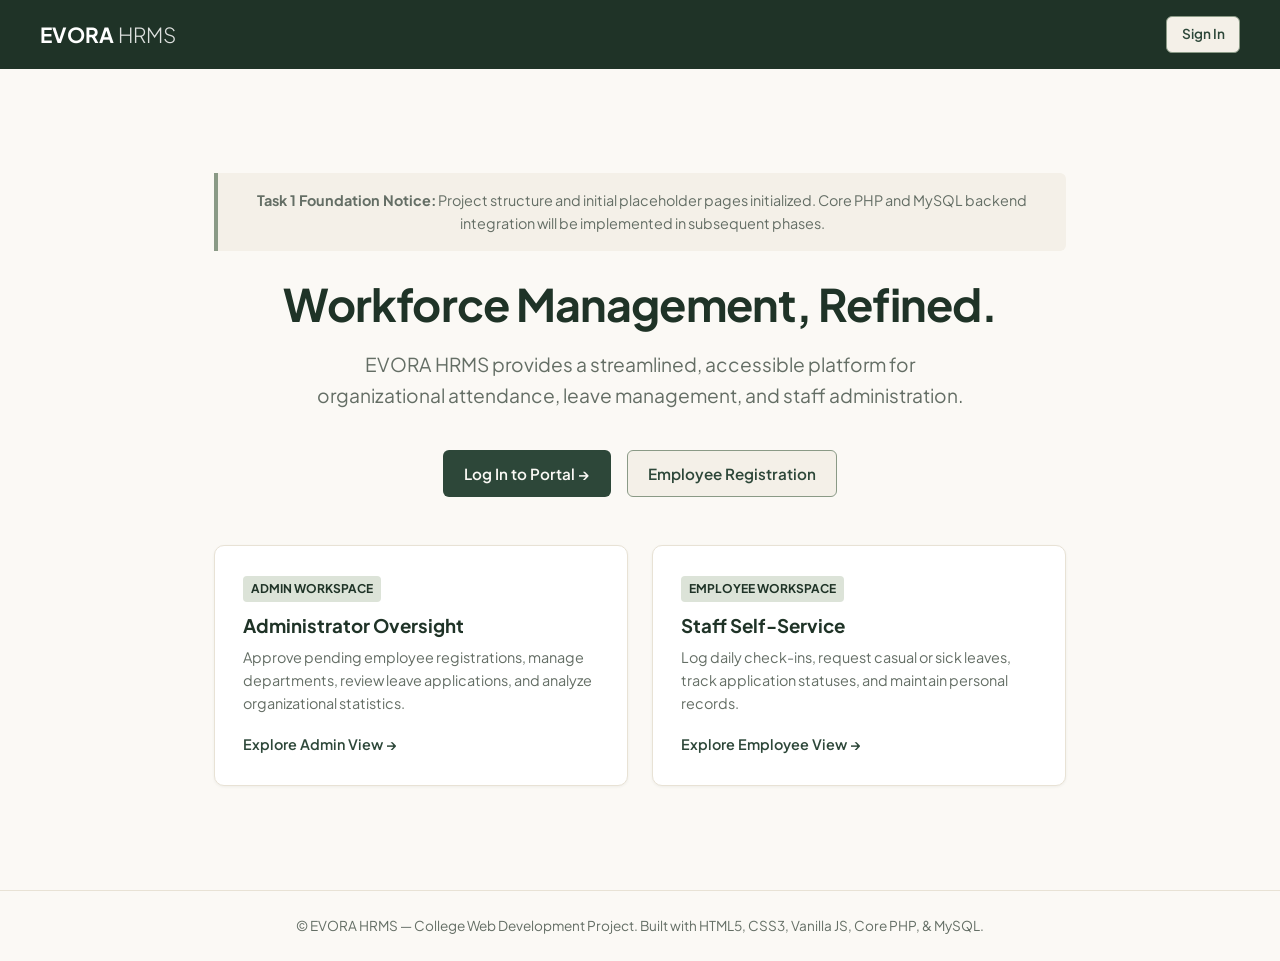
==== frontend/index.html @ 5e6158f4 "feat:added frontend and backend structure of EVORA" ====
<!DOCTYPE html>
<html lang="en">
<head>
  <meta charset="UTF-8">
  <meta name="viewport" content="width=device-width, initial-scale=1.0">
  <meta name="description" content="EVORA HRMS — College Web Development Human Resource Management System">
  <title>EVORA HRMS — Welcome Portal</title>
  <link rel="stylesheet" href="assets/css/style.css">
  <style>
    .hero-container {
      max-width: 900px;
      margin: 4rem auto;
      text-align: center;
      padding: 2.5rem 1.5rem;
    }
    .hero-title {
      font-size: 2.8rem;
      letter-spacing: -0.02em;
      margin-bottom: 1rem;
    }
    .hero-subtitle {
      font-size: 1.2rem;
      color: var(--color-text-muted);
      margin-bottom: 2.5rem;
      max-width: 650px;
      margin-left: auto;
      margin-right: auto;
    }
    .hero-actions {
      display: flex;
      gap: 1rem;
      justify-content: center;
      flex-wrap: wrap;
      margin-bottom: 3rem;
    }
    .portal-grid {
      display: grid;
      grid-template-columns: repeat(auto-fit, minmax(280px, 1fr));
      gap: 1.5rem;
      text-align: left;
      margin-top: 2rem;
    }
    .portal-card {
      background: #FFFFFF;
      border: 1px solid var(--color-cream-border);
      border-radius: var(--radius-md);
      padding: 1.75rem;
      box-shadow: var(--shadow-sm);
      transition: transform 0.2s ease, box-shadow 0.2s ease;
    }
    .portal-card:hover {
      transform: translateY(-2px);
      box-shadow: var(--shadow-md);
    }
    .portal-badge {
      font-size: 0.75rem;
      font-weight: 700;
      text-transform: uppercase;
      padding: 0.2rem 0.5rem;
      background: var(--color-sage-light);
      color: var(--color-forest-dark);
      border-radius: 4px;
      display: inline-block;
      margin-bottom: 0.75rem;
    }
  </style>
</head>
<body>
  <header style="background: var(--color-forest-dark); padding: 1rem 2rem; color: #FFFFFF;">
    <div style="max-width: 1200px; margin: 0 auto; display: flex; justify-content: space-between; align-items: center;">
      <h2 style="color: #FFFFFF; font-size: 1.3rem;">EVORA <span style="font-weight: 300; opacity: 0.85;">HRMS</span></h2>
      <nav>
        <a href="pages/login.html" class="btn btn-secondary" style="font-size: 0.85rem; padding: 0.4rem 0.9rem;">Sign In</a>
      </nav>
    </div>
  </header>

  <main class="hero-container">
    <div class="placeholder-notice">
      <strong>Task 1 Foundation Notice:</strong> Project structure and initial placeholder pages initialized. Core PHP and MySQL backend integration will be implemented in subsequent phases.
    </div>

    <h1 class="hero-title">Workforce Management, Refined.</h1>
    <p class="hero-subtitle">
      EVORA HRMS provides a streamlined, accessible platform for organizational attendance, leave management, and staff administration.
    </p>

    <div class="hero-actions">
      <a href="pages/login.html" class="btn btn-primary" id="btn-portal-login">Log In to Portal &rarr;</a>
      <a href="pages/signup.html" class="btn btn-secondary" id="btn-portal-signup">Employee Registration</a>
    </div>

    <div class="portal-grid">
      <div class="portal-card">
        <span class="portal-badge">Admin Workspace</span>
        <h3 style="margin-bottom: 0.5rem;">Administrator Oversight</h3>
        <p style="color: var(--color-text-muted); font-size: 0.9rem; margin-bottom: 1rem;">
          Approve pending employee registrations, manage departments, review leave applications, and analyze organizational statistics.
        </p>
        <a href="pages/admin/dashboard.html" style="font-size: 0.9rem; font-weight: 600;">Explore Admin View &rarr;</a>
      </div>

      <div class="portal-card">
        <span class="portal-badge">Employee Workspace</span>
        <h3 style="margin-bottom: 0.5rem;">Staff Self-Service</h3>
        <p style="color: var(--color-text-muted); font-size: 0.9rem; margin-bottom: 1rem;">
          Log daily check-ins, request casual or sick leaves, track application statuses, and maintain personal records.
        </p>
        <a href="pages/employee/dashboard.html" style="font-size: 0.9rem; font-weight: 600;">Explore Employee View &rarr;</a>
      </div>
    </div>
  </main>

  <footer style="margin-top: auto; border-top: 1px solid var(--color-cream-border); padding: 1.5rem; text-align: center; font-size: 0.85rem; color: var(--color-text-muted);">
    &copy; EVORA HRMS — College Web Development Project. Built with HTML5, CSS3, Vanilla JS, Core PHP, & MySQL.
  </footer>

  <script src="assets/js/main.js"></script>
</body>
</html>
---- frontend/assets/css/style.css ----
/* =====================================================================
   EVORA HRMS — Core Design Tokens & Stylesheet
   College Web Development Project
   Palette: Cream, Sage-Green, Forest-Green Accents
   ===================================================================== */

@import url('https://fonts.googleapis.com/css2?family=Plus+Jakarta+Sans:wght@400;500;600;700&display=swap');

:root {
  /* Core Palette */
  --color-cream-bg: #FBF9F5;
  --color-cream-card: #F4F0E8;
  --color-cream-border: #E8E2D5;
  
  --color-sage: #8A9A86;
  --color-sage-light: #DCE3D8;
  --color-sage-dark: #677763;
  
  --color-forest: #2D4739;
  --color-forest-dark: #1F3327;
  --color-forest-light: #3D5F4D;
  
  /* Text & Neutral Hierarchy */
  --color-text-main: #242B26;
  --color-text-muted: #646E65;
  --color-text-light: #FBF9F5;
  
  /* Status Colors */
  --status-pending: #D4A373;
  --status-approved: #2D4739;
  --status-rejected: #C86D51;
  --status-present: #386641;
  --status-late: #BC4749;
  
  /* Layout & Elevations */
  --radius-sm: 6px;
  --radius-md: 10px;
  --radius-lg: 16px;
  --shadow-sm: 0 1px 3px rgba(31, 51, 39, 0.06);
  --shadow-md: 0 4px 14px rgba(31, 51, 39, 0.08);
  --shadow-lg: 0 10px 25px rgba(31, 51, 39, 0.12);
  
  /* Typography */
  --font-family: 'Plus Jakarta Sans', -apple-system, BlinkMacSystemFont, 'Segoe UI', Roboto, sans-serif;
}

/* ---------------- Global Reset & Typography ---------------- */
*, *::before, *::after {
  box-sizing: border-box;
  margin: 0;
  padding: 0;
}

body {
  font-family: var(--font-family);
  background-color: var(--color-cream-bg);
  color: var(--color-text-main);
  line-height: 1.6;
  min-height: 100vh;
  display: flex;
  flex-direction: column;
}

h1, h2, h3, h4, h5, h6 {
  color: var(--color-forest-dark);
  font-weight: 700;
  line-height: 1.3;
}

a {
  color: var(--color-forest);
  text-decoration: none;
  transition: color 0.2s ease;
}

a:hover {
  color: var(--color-forest-dark);
}

/* ---------------- Shared Layout & Containers ---------------- */
.app-container {
  display: flex;
  min-height: 100vh;
  width: 100%;
}

.main-content {
  flex: 1;
  padding: 2rem;
  background-color: var(--color-cream-bg);
  overflow-y: auto;
}

.card {
  background-color: #FFFFFF;
  border: 1px solid var(--color-cream-border);
  border-radius: var(--radius-md);
  padding: 1.5rem;
  box-shadow: var(--shadow-sm);
  margin-bottom: 1.5rem;
}

/* ---------------- Buttons & Inputs ---------------- */
.btn {
  display: inline-flex;
  align-items: center;
  justify-content: center;
  font-family: var(--font-family);
  font-size: 0.95rem;
  font-weight: 600;
  padding: 0.65rem 1.25rem;
  border-radius: var(--radius-sm);
  border: 1px solid transparent;
  cursor: pointer;
  transition: all 0.2s ease;
}

.btn-primary {
  background-color: var(--color-forest);
  color: var(--color-text-light);
}

.btn-primary:hover {
  background-color: var(--color-forest-dark);
  color: #FFFFFF;
}

.btn-secondary {
  background-color: var(--color-cream-card);
  color: var(--color-forest);
  border-color: var(--color-sage);
}

.btn-secondary:hover {
  background-color: var(--color-sage-light);
}

.form-group {
  margin-bottom: 1.25rem;
}

.form-label {
  display: block;
  font-weight: 600;
  margin-bottom: 0.4rem;
  font-size: 0.9rem;
  color: var(--color-forest-dark);
}

.form-control {
  width: 100%;
  padding: 0.65rem 0.9rem;
  font-family: var(--font-family);
  font-size: 0.95rem;
  border: 1px solid var(--color-cream-border);
  border-radius: var(--radius-sm);
  background-color: #FFFFFF;
  color: var(--color-text-main);
  transition: border-color 0.2s ease, box-shadow 0.2s ease;
}

.form-control:focus {
  outline: none;
  border-color: var(--color-sage);
  box-shadow: 0 0 0 3px rgba(138, 154, 134, 0.25);
}

/* ---------------- Badges ---------------- */
.badge {
  display: inline-block;
  padding: 0.25rem 0.65rem;
  font-size: 0.75rem;
  font-weight: 700;
  border-radius: 9999px;
  text-transform: uppercase;
  letter-spacing: 0.05em;
}

.badge-pending {
  background-color: #F8EDEB;
  color: var(--status-pending);
  border: 1px solid var(--status-pending);
}

.badge-approved {
  background-color: var(--color-sage-light);
  color: var(--color-forest-dark);
  border: 1px solid var(--color-sage);
}

.badge-rejected {
  background-color: #FDE8E8;
  color: var(--status-rejected);
  border: 1px solid var(--status-rejected);
}

/* ---------------- Placeholder Notice ---------------- */
.placeholder-notice {
  background-color: var(--color-cream-card);
  border-left: 4px solid var(--color-sage);
  padding: 1rem 1.25rem;
  border-radius: 0 var(--radius-sm) var(--radius-sm) 0;
  margin-bottom: 1.5rem;
  font-size: 0.9rem;
  color: var(--color-text-muted);
}
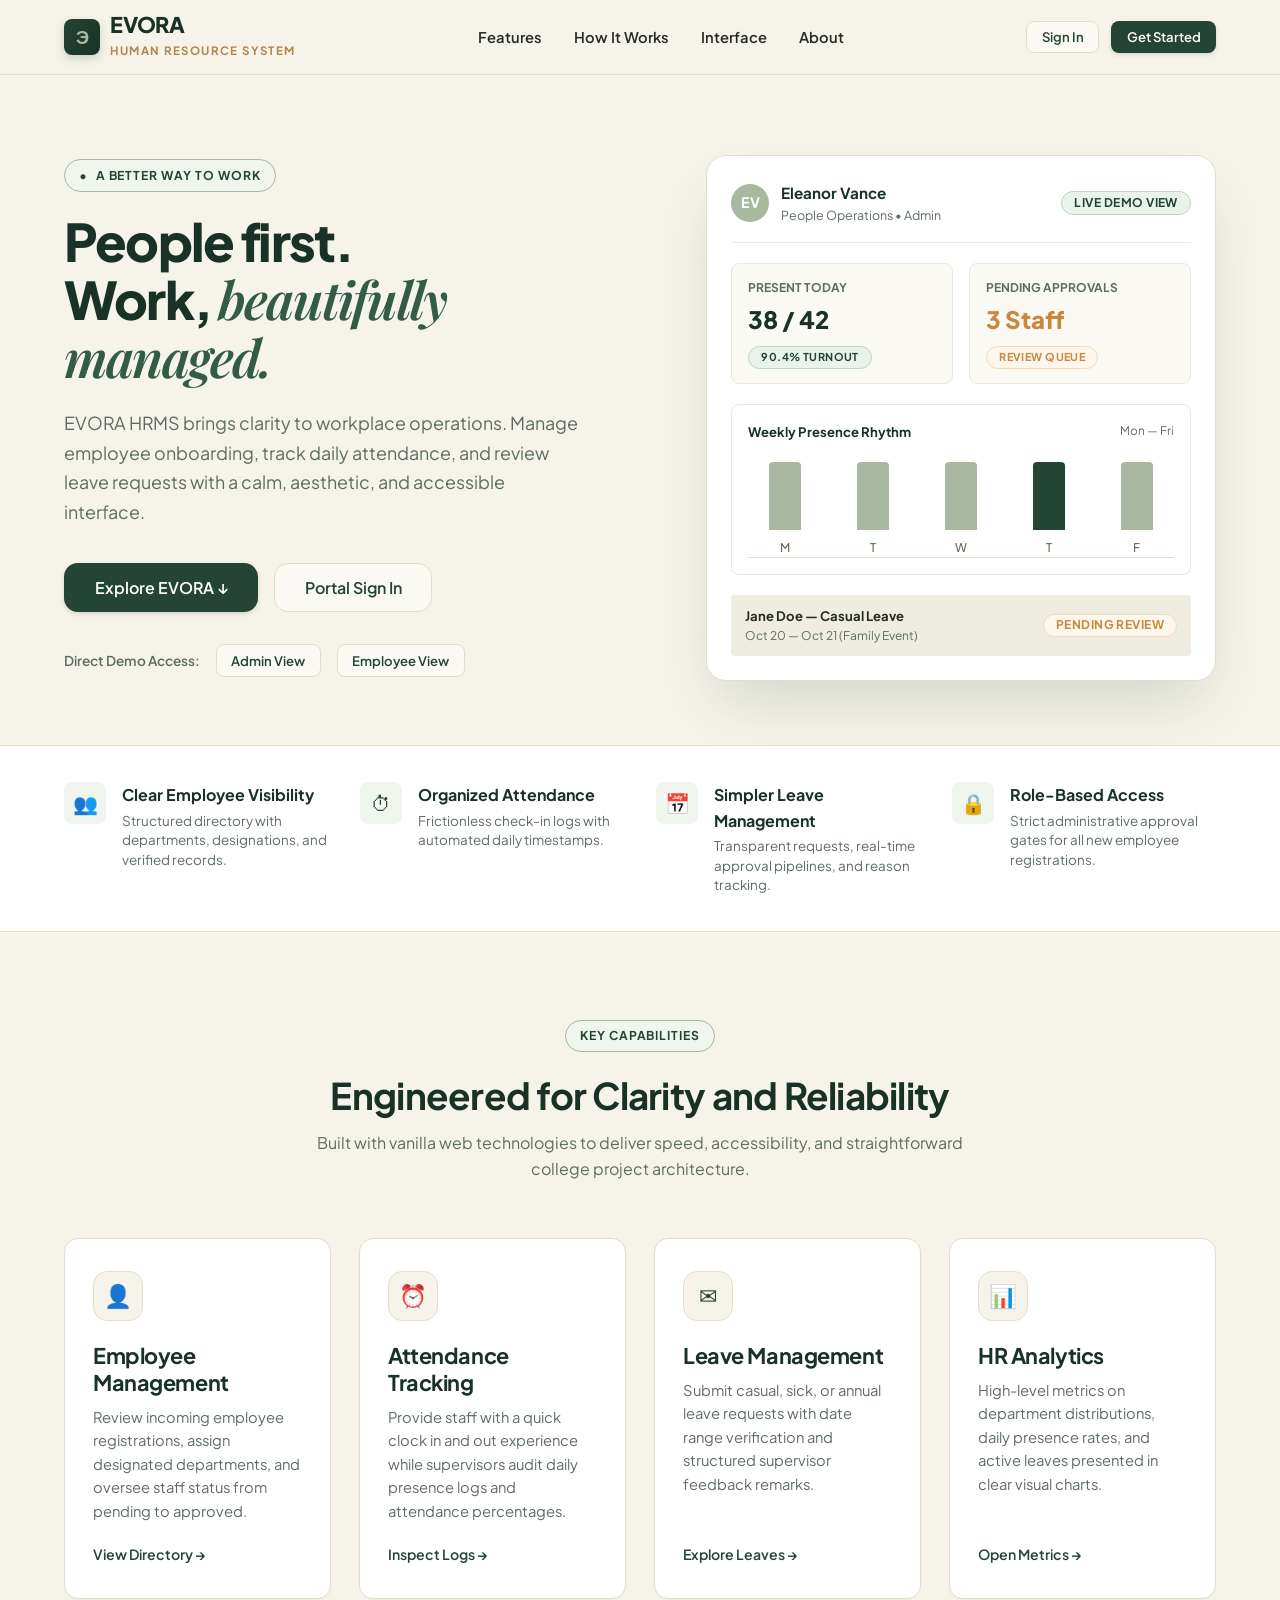
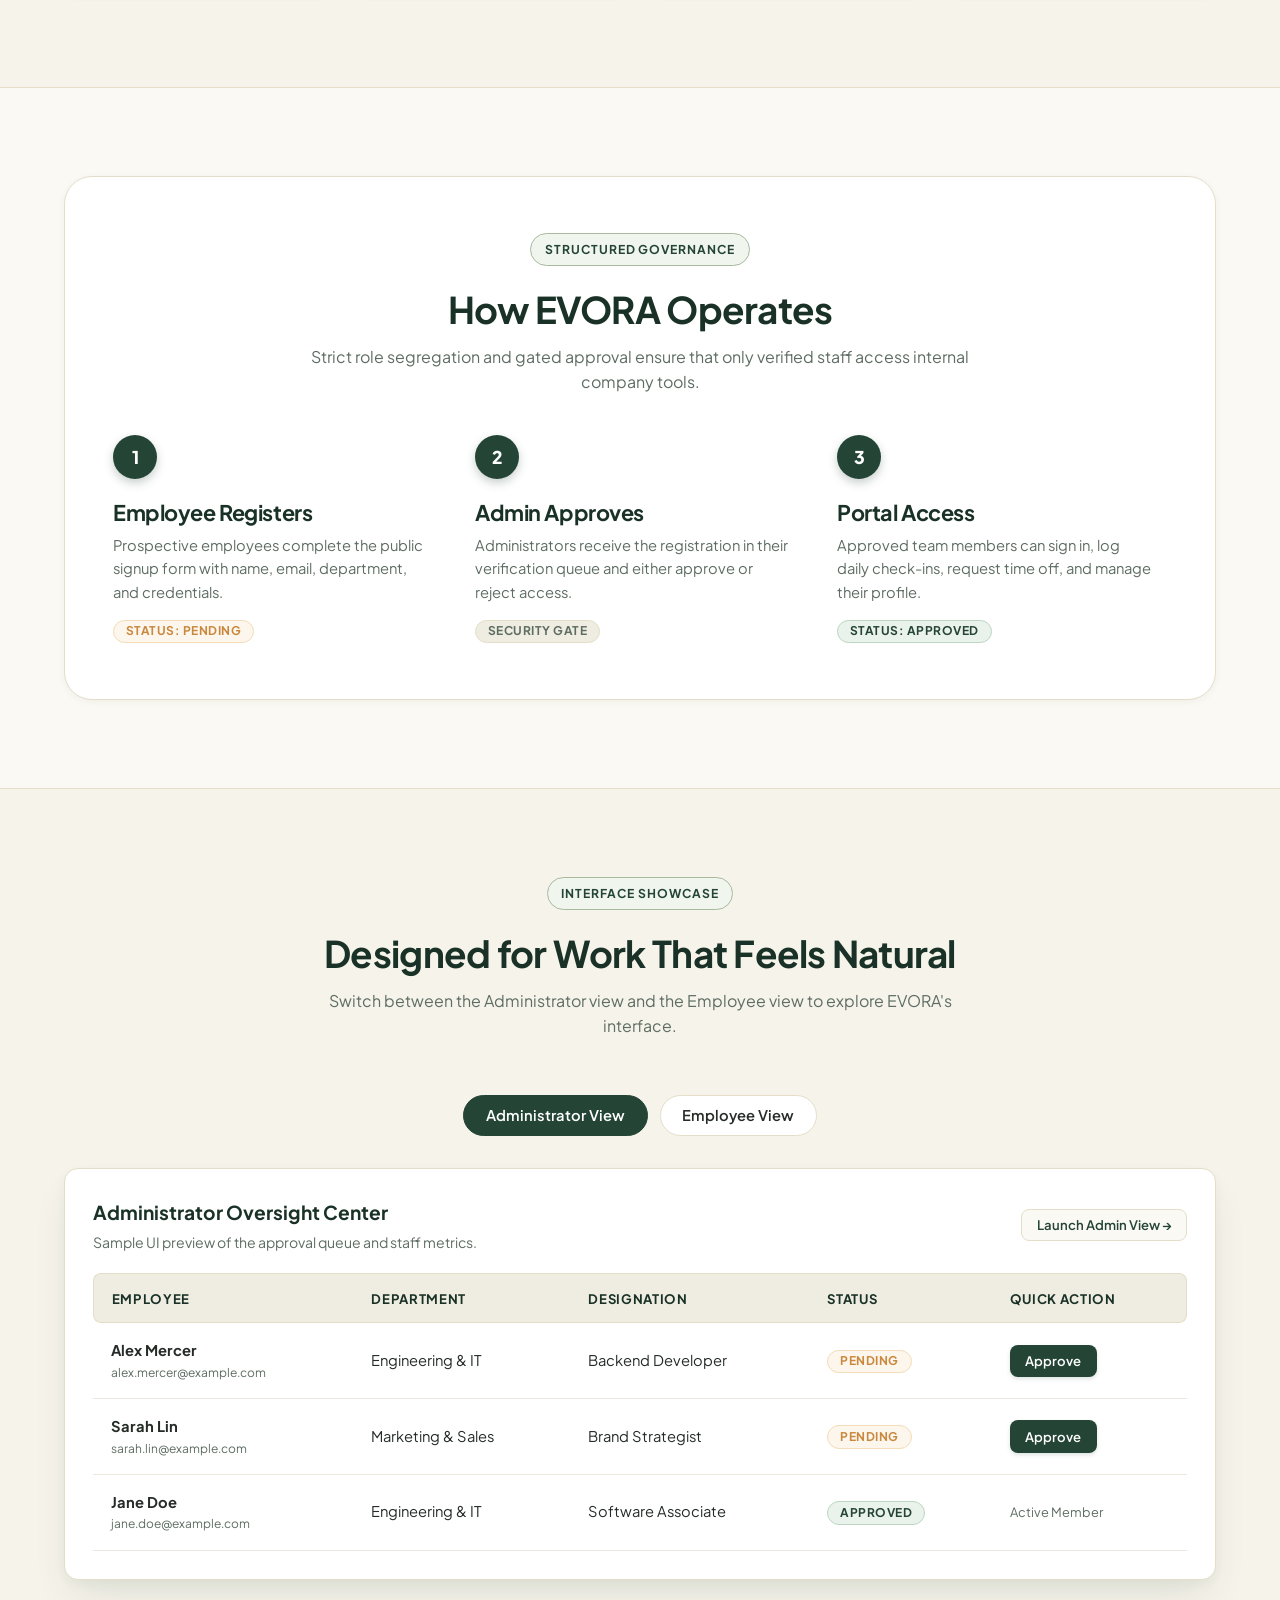
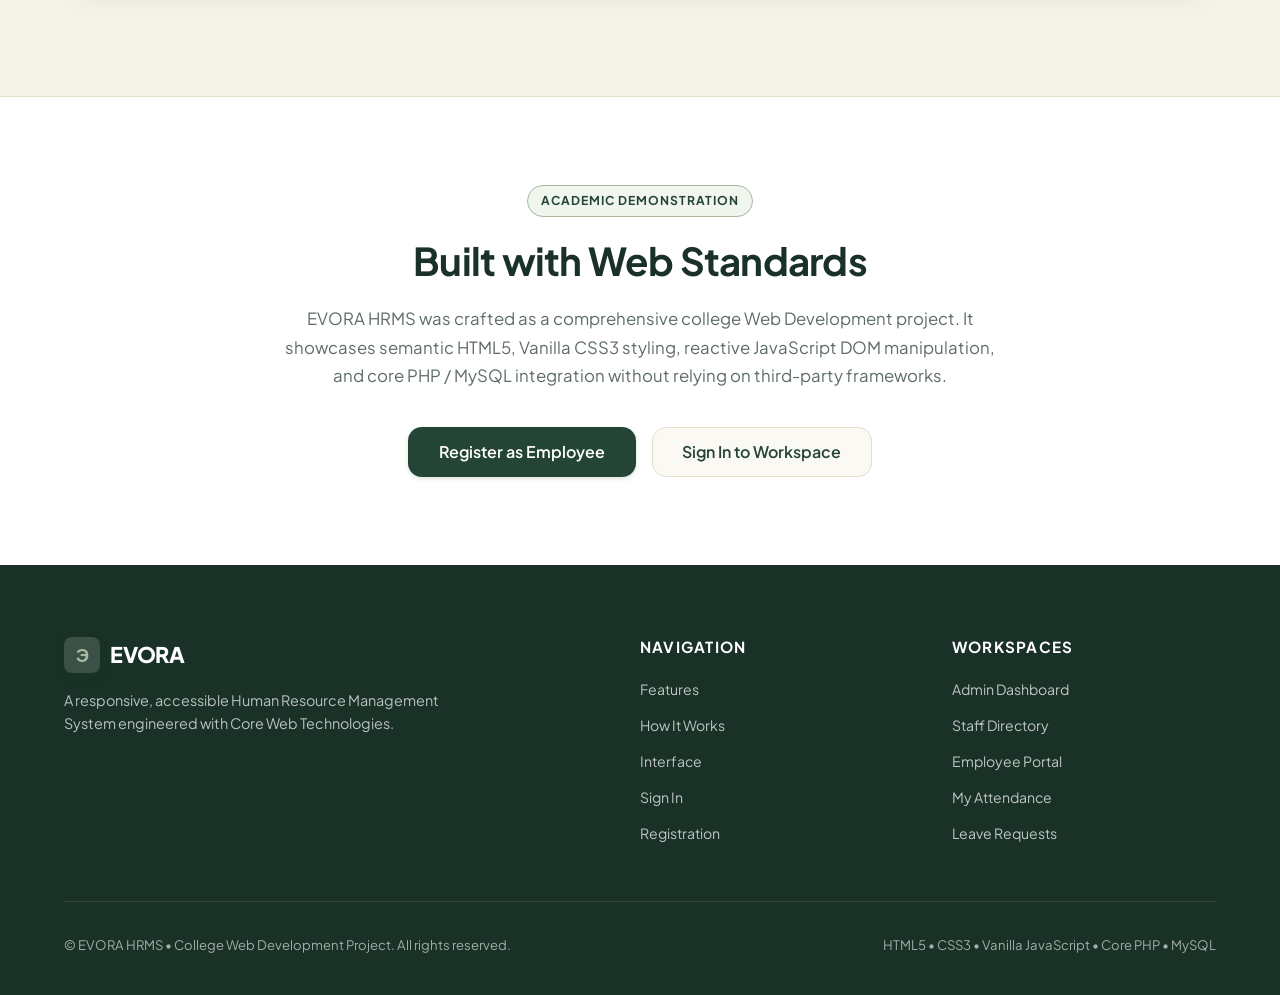
==== commit 30eff60d: "feat:added signup and registartion frontend" ====
--- a/frontend/index.html
+++ b/frontend/index.html
@@ -3,118 +3,888 @@
 <head>
   <meta charset="UTF-8">
   <meta name="viewport" content="width=device-width, initial-scale=1.0">
-  <meta name="description" content="EVORA HRMS — College Web Development Human Resource Management System">
-  <title>EVORA HRMS — Welcome Portal</title>
+  <meta name="description" content="EVORA HRMS — People first. Work, beautifully managed. An elegant, modern Human Resource Management System.">
+  <title>EVORA HRMS — Modern Workforce &amp; People Operations</title>
   <link rel="stylesheet" href="assets/css/style.css">
   <style>
-    .hero-container {
-      max-width: 900px;
-      margin: 4rem auto;
+    /* ---------------- Landing Page Exclusive Styles ---------------- */
+    .landing-header {
+      position: sticky;
+      top: 0;
+      background-color: rgba(246, 243, 234, 0.92);
+      backdrop-filter: blur(12px);
+      -webkit-backdrop-filter: blur(12px);
+      border-bottom: 1px solid var(--color-border);
+      z-index: 100;
+      transition: background-color var(--transition-fast);
+    }
+    .landing-nav {
+      display: flex;
+      align-items: center;
+      justify-content: space-between;
+      height: 74px;
+    }
+    .brand-logo {
+      display: flex;
+      align-items: center;
+      gap: 0.65rem;
+      text-decoration: none;
+    }
+    .brand-mark {
+      width: 36px;
+      height: 36px;
+      border-radius: var(--radius-sm);
+      background: linear-gradient(135deg, var(--color-forest) 0%, #193126 100%);
+      color: var(--color-sage);
+      display: flex;
+      align-items: center;
+      justify-content: center;
+      font-size: 1.15rem;
+      font-weight: 800;
+      letter-spacing: -0.05em;
+      box-shadow: 0 4px 10px rgba(36, 69, 54, 0.2);
+    }
+    .brand-text {
+      font-size: 1.35rem;
+      font-weight: 800;
+      color: var(--color-forest-dark);
+      letter-spacing: -0.03em;
+      line-height: 1;
+    }
+    .brand-sub {
+      font-size: 0.72rem;
+      font-weight: 700;
+      letter-spacing: 0.12em;
+      text-transform: uppercase;
+      color: var(--color-gold-dark);
+      display: block;
+      margin-top: 0.15rem;
+    }
+    .nav-links {
+      display: flex;
+      align-items: center;
+      gap: 2rem;
+      list-style: none;
+    }
+    .nav-links a {
+      font-size: 0.92rem;
+      font-weight: 600;
+      color: var(--color-charcoal);
+      transition: color var(--transition-fast);
+    }
+    .nav-links a:hover {
+      color: var(--color-forest);
+    }
+    .nav-actions {
+      display: flex;
+      align-items: center;
+      gap: 0.75rem;
+    }
+    .mobile-menu-btn {
+      display: none;
+      background: none;
+      border: 1px solid var(--color-border);
+      border-radius: var(--radius-sm);
+      padding: 0.5rem 0.65rem;
+      font-size: 1.25rem;
+      color: var(--color-forest);
+      cursor: pointer;
+    }
+    .mobile-menu-drawer {
+      display: none;
+      background-color: var(--color-ivory-light);
+      border-bottom: 1px solid var(--color-border);
+      padding: 1.25rem 1.5rem;
+    }
+    .mobile-menu-drawer.active {
+      display: block;
+    }
+    .mobile-nav-list {
+      list-style: none;
+      display: flex;
+      flex-direction: column;
+      gap: 1rem;
+      margin-bottom: 1.25rem;
+    }
+
+    /* Hero Section */
+    .hero-section {
+      padding: 5rem 0 4rem;
+      overflow: hidden;
+      position: relative;
+    }
+    .hero-grid {
+      display: grid;
+      grid-template-columns: 1.15fr 1fr;
+      gap: 3.5rem;
+      align-items: center;
+    }
+    .hero-eyebrow {
+      display: inline-flex;
+      align-items: center;
+      gap: 0.5rem;
+      padding: 0.35rem 0.85rem;
+      background-color: var(--color-sage-subtle);
+      border: 1px solid var(--color-sage);
+      border-radius: var(--radius-full);
+      font-size: 0.76rem;
+      font-weight: 700;
+      letter-spacing: 0.08em;
+      text-transform: uppercase;
+      color: var(--color-forest);
+      margin-bottom: 1.25rem;
+    }
+    .hero-title {
+      font-size: 3.25rem;
+      font-weight: 800;
+      color: var(--color-forest-dark);
+      line-height: 1.12;
+      letter-spacing: -0.035em;
+      margin-bottom: 1.35rem;
+    }
+    .hero-title span {
+      color: var(--color-forest-light);
+      font-family: var(--font-serif);
+      font-style: italic;
+      font-weight: 600;
+    }
+    .hero-desc {
+      font-size: 1.12rem;
+      color: var(--color-text-muted);
+      line-height: 1.65;
+      margin-bottom: 2.25rem;
+      max-width: 520px;
+    }
+    .hero-cta-group {
+      display: flex;
+      align-items: center;
+      gap: 1rem;
+      flex-wrap: wrap;
+    }
+
+    /* Live Hero Dashboard UI Mockup */
+    .hero-preview-frame {
+      background: #FFFFFF;
+      border: 1px solid var(--color-border);
+      border-radius: var(--radius-lg);
+      padding: 1.5rem;
+      box-shadow: var(--shadow-xl);
+      position: relative;
+    }
+    .preview-header {
+      display: flex;
+      align-items: center;
+      justify-content: space-between;
+      border-bottom: 1px solid var(--color-border-subtle);
+      padding-bottom: 1rem;
+      margin-bottom: 1.25rem;
+    }
+    .preview-user {
+      display: flex;
+      align-items: center;
+      gap: 0.75rem;
+    }
+    .preview-avatar {
+      width: 38px;
+      height: 38px;
+      border-radius: 50%;
+      background: var(--color-sage);
+      color: #FFFFFF;
+      display: flex;
+      align-items: center;
+      justify-content: center;
+      font-weight: 700;
+      font-size: 0.9rem;
+    }
+    .preview-metrics-row {
+      display: grid;
+      grid-template-columns: 1fr 1fr;
+      gap: 1rem;
+      margin-bottom: 1.25rem;
+    }
+    .preview-mini-card {
+      background: var(--color-ivory-light);
+      border: 1px solid var(--color-border-subtle);
+      border-radius: var(--radius-sm);
+      padding: 0.9rem 1rem;
+    }
+    .preview-chart-box {
+      background: #FFFFFF;
+      border: 1px solid var(--color-border-subtle);
+      border-radius: var(--radius-sm);
+      padding: 1rem;
+      margin-bottom: 1.25rem;
+    }
+    .preview-activity-item {
+      display: flex;
+      align-items: center;
+      justify-content: space-between;
+      padding: 0.65rem 0.85rem;
+      background: var(--color-ivory-subtle);
+      border-radius: var(--radius-xs);
+      font-size: 0.82rem;
+    }
+
+    /* Value Proposition Strip */
+    .value-strip {
+      background-color: #FFFFFF;
+      border-top: 1px solid var(--color-border);
+      border-bottom: 1px solid var(--color-border);
+      padding: 2.25rem 0;
+    }
+    .value-grid {
+      display: grid;
+      grid-template-columns: repeat(auto-fit, minmax(220px, 1fr));
+      gap: 2rem;
+    }
+    .value-item {
+      display: flex;
+      align-items: flex-start;
+      gap: 1rem;
+    }
+    .value-icon {
+      width: 42px;
+      height: 42px;
+      border-radius: var(--radius-sm);
+      background-color: var(--color-sage-subtle);
+      color: var(--color-forest);
+      display: flex;
+      align-items: center;
+      justify-content: center;
+      font-size: 1.25rem;
+      flex-shrink: 0;
+    }
+    .value-title {
+      font-size: 1rem;
+      font-weight: 700;
+      color: var(--color-forest-dark);
+      margin-bottom: 0.2rem;
+    }
+    .value-desc {
+      font-size: 0.84rem;
+      color: var(--color-text-muted);
+      line-height: 1.45;
+    }
+
+    /* Features Section */
+    .section-padding {
+      padding: 5.5rem 0;
+    }
+    .section-head {
       text-align: center;
-      padding: 2.5rem 1.5rem;
-    }
-    .hero-title {
-      font-size: 2.8rem;
-      letter-spacing: -0.02em;
-      margin-bottom: 1rem;
-    }
-    .hero-subtitle {
-      font-size: 1.2rem;
-      color: var(--color-text-muted);
-      margin-bottom: 2.5rem;
-      max-width: 650px;
-      margin-left: auto;
-      margin-right: auto;
-    }
-    .hero-actions {
-      display: flex;
+      max-width: 680px;
+      margin: 0 auto 3.5rem;
+    }
+    .section-head h2 {
+      font-size: 2.3rem;
+      margin-bottom: 0.75rem;
+    }
+    .features-grid {
+      display: grid;
+      grid-template-columns: repeat(auto-fit, minmax(260px, 1fr));
+      gap: 1.75rem;
+    }
+    .feature-card {
+      background: #FFFFFF;
+      border: 1px solid var(--color-border);
+      border-radius: var(--radius-md);
+      padding: 2rem 1.75rem;
+      box-shadow: var(--shadow-xs);
+      transition: all var(--transition-normal);
+      display: flex;
+      flex-direction: column;
+    }
+    .feature-card:hover {
+      transform: translateY(-4px);
+      box-shadow: var(--shadow-lg);
+      border-color: var(--color-sage);
+    }
+    .feature-icon-wrap {
+      width: 50px;
+      height: 50px;
+      border-radius: var(--radius-md);
+      background-color: var(--color-ivory);
+      border: 1px solid var(--color-border);
+      display: flex;
+      align-items: center;
+      justify-content: center;
+      font-size: 1.4rem;
+      color: var(--color-forest);
+      margin-bottom: 1.35rem;
+    }
+
+    /* How It Works Section */
+    .workflow-container {
+      background-color: #FFFFFF;
+      border: 1px solid var(--color-border);
+      border-radius: var(--radius-xl);
+      padding: 3.5rem 3rem;
+      box-shadow: var(--shadow-sm);
+    }
+    .steps-grid {
+      display: grid;
+      grid-template-columns: repeat(3, 1fr);
+      gap: 2rem;
+      margin-top: 2.5rem;
+      position: relative;
+    }
+    .step-card {
+      position: relative;
+      padding-right: 1rem;
+    }
+    .step-number {
+      width: 44px;
+      height: 44px;
+      border-radius: 50%;
+      background-color: var(--color-forest);
+      color: #FFFFFF;
+      font-size: 1.1rem;
+      font-weight: 800;
+      display: flex;
+      align-items: center;
+      justify-content: center;
+      margin-bottom: 1.25rem;
+      box-shadow: 0 4px 10px rgba(36, 69, 54, 0.25);
+    }
+
+    /* Product Preview Tabs */
+    .preview-tabs-nav {
+      display: flex;
+      justify-content: center;
+      gap: 0.75rem;
+      margin-bottom: 2rem;
+    }
+    .tab-trigger {
+      padding: 0.65rem 1.35rem;
+      border-radius: var(--radius-full);
+      border: 1px solid var(--color-border);
+      background: #FFFFFF;
+      color: var(--color-charcoal);
+      font-weight: 600;
+      font-size: 0.92rem;
+      cursor: pointer;
+      transition: all var(--transition-fast);
+    }
+    .tab-trigger.active {
+      background-color: var(--color-forest);
+      color: #FFFFFF;
+      border-color: var(--color-forest);
+    }
+    .tab-pane {
+      display: none;
+    }
+    .tab-pane.active {
+      display: block;
+    }
+
+    /* Footer */
+    .site-footer {
+      background-color: var(--color-forest-dark);
+      color: #FFFFFF;
+      padding: 4.5rem 0 2.5rem;
+      margin-top: auto;
+    }
+    .footer-grid {
+      display: grid;
+      grid-template-columns: 2fr 1fr 1fr;
+      gap: 3rem;
+      margin-bottom: 3.5rem;
+    }
+    .footer-col h4 {
+      color: #FFFFFF;
+      font-size: 0.95rem;
+      text-transform: uppercase;
+      letter-spacing: 0.08em;
+      margin-bottom: 1.25rem;
+    }
+    .footer-col ul {
+      list-style: none;
+      display: flex;
+      flex-direction: column;
+      gap: 0.65rem;
+    }
+    .footer-col ul a {
+      color: rgba(255, 255, 255, 0.72);
+      font-size: 0.88rem;
+    }
+    .footer-col ul a:hover {
+      color: #FFFFFF;
+    }
+    .footer-bottom {
+      border-top: 1px solid rgba(255, 255, 255, 0.1);
+      padding-top: 2rem;
+      display: flex;
+      justify-content: space-between;
+      align-items: center;
+      flex-wrap: wrap;
       gap: 1rem;
-      justify-content: center;
-      flex-wrap: wrap;
-      margin-bottom: 3rem;
-    }
-    .portal-grid {
-      display: grid;
-      grid-template-columns: repeat(auto-fit, minmax(280px, 1fr));
-      gap: 1.5rem;
-      text-align: left;
-      margin-top: 2rem;
-    }
-    .portal-card {
-      background: #FFFFFF;
-      border: 1px solid var(--color-cream-border);
-      border-radius: var(--radius-md);
-      padding: 1.75rem;
-      box-shadow: var(--shadow-sm);
-      transition: transform 0.2s ease, box-shadow 0.2s ease;
-    }
-    .portal-card:hover {
-      transform: translateY(-2px);
-      box-shadow: var(--shadow-md);
-    }
-    .portal-badge {
-      font-size: 0.75rem;
-      font-weight: 700;
-      text-transform: uppercase;
-      padding: 0.2rem 0.5rem;
-      background: var(--color-sage-light);
-      color: var(--color-forest-dark);
-      border-radius: 4px;
-      display: inline-block;
-      margin-bottom: 0.75rem;
+      font-size: 0.82rem;
+      color: rgba(255, 255, 255, 0.6);
+    }
+
+    @media (max-width: 992px) {
+      .hero-grid {
+        grid-template-columns: 1fr;
+        gap: 2.5rem;
+      }
+      .steps-grid {
+        grid-template-columns: 1fr;
+        gap: 2rem;
+      }
+      .nav-links, .nav-actions .btn-secondary {
+        display: none;
+      }
+      .mobile-menu-btn {
+        display: block;
+      }
+      .footer-grid {
+        grid-template-columns: 1fr;
+        gap: 2rem;
+      }
     }
   </style>
 </head>
 <body>
-  <header style="background: var(--color-forest-dark); padding: 1rem 2rem; color: #FFFFFF;">
-    <div style="max-width: 1200px; margin: 0 auto; display: flex; justify-content: space-between; align-items: center;">
-      <h2 style="color: #FFFFFF; font-size: 1.3rem;">EVORA <span style="font-weight: 300; opacity: 0.85;">HRMS</span></h2>
-      <nav>
-        <a href="pages/login.html" class="btn btn-secondary" style="font-size: 0.85rem; padding: 0.4rem 0.9rem;">Sign In</a>
+
+  <!-- Sticky Top Navigation -->
+  <header class="landing-header">
+    <div class="container landing-nav">
+      <a href="index.html" class="brand-logo" aria-label="EVORA HRMS Home">
+        <div class="brand-mark">&Ecy;</div>
+        <div>
+          <span class="brand-text">EVORA</span>
+          <span class="brand-sub">Human Resource System</span>
+        </div>
+      </a>
+
+      <nav aria-label="Main Navigation">
+        <ul class="nav-links">
+          <li><a href="#features">Features</a></li>
+          <li><a href="#workflow">How It Works</a></li>
+          <li><a href="#preview">Interface</a></li>
+          <li><a href="#about">About</a></li>
+        </ul>
       </nav>
+
+      <div class="nav-actions">
+        <a href="pages/login.html" class="btn btn-secondary btn-sm" id="btn-nav-login">Sign In</a>
+        <a href="pages/signup.html" class="btn btn-primary btn-sm" id="btn-nav-signup">Get Started</a>
+        <button class="mobile-menu-btn" id="mobile-nav-toggle" aria-label="Toggle mobile menu" aria-expanded="false">&#9776;</button>
+      </div>
+    </div>
+
+    <!-- Mobile Drawer -->
+    <div class="mobile-menu-drawer" id="mobile-nav-menu">
+      <ul class="mobile-nav-list">
+        <li><a href="#features">Features</a></li>
+        <li><a href="#workflow">How It Works</a></li>
+        <li><a href="#preview">Interface Preview</a></li>
+        <li><a href="#about">About EVORA</a></li>
+        <li><a href="pages/login.html">Sign In</a></li>
+        <li><a href="pages/signup.html">Employee Registration</a></li>
+      </ul>
+      <div style="display:flex;gap:0.75rem;">
+        <button class="btn btn-secondary btn-sm" style="flex:1;" onclick="EVORA.switchDemoRole('admin')">Admin Demo</button>
+        <button class="btn btn-primary btn-sm" style="flex:1;" onclick="EVORA.switchDemoRole('employee')">Staff Demo</button>
+      </div>
     </div>
   </header>
 
-  <main class="hero-container">
-    <div class="placeholder-notice">
-      <strong>Task 1 Foundation Notice:</strong> Project structure and initial placeholder pages initialized. Core PHP and MySQL backend integration will be implemented in subsequent phases.
+  <!-- Hero Section -->
+  <section class="hero-section">
+    <div class="container hero-grid">
+      <!-- Left Column: Copy & Actions -->
+      <div>
+        <div class="hero-eyebrow">
+          <span>&bull;</span> A Better Way to Work
+        </div>
+        <h1 class="hero-title">
+          People first.<br>
+          Work, <span>beautifully managed.</span>
+        </h1>
+        <p class="hero-desc">
+          EVORA HRMS brings clarity to workplace operations. Manage employee onboarding, track daily attendance, and review leave requests with a calm, aesthetic, and accessible interface.
+        </p>
+        <div class="hero-cta-group">
+          <a href="#features" class="btn btn-primary btn-lg" id="btn-hero-explore">Explore EVORA &darr;</a>
+          <a href="pages/login.html" class="btn btn-secondary btn-lg" id="btn-hero-login">Portal Sign In</a>
+        </div>
+        <div style="margin-top: 2rem; display: flex; align-items: center; gap: 1rem;">
+          <span style="font-size: 0.85rem; color: var(--color-text-muted); font-weight: 600;">Direct Demo Access:</span>
+          <button class="btn btn-secondary btn-sm" onclick="EVORA.switchDemoRole('admin')">Admin View</button>
+          <button class="btn btn-secondary btn-sm" onclick="EVORA.switchDemoRole('employee')">Employee View</button>
+        </div>
+      </div>
+
+      <!-- Right Column: Interactive HTML/CSS Mockup -->
+      <div class="hero-preview-frame" aria-label="Interactive Dashboard Preview Mockup">
+        <div class="preview-header">
+          <div class="preview-user">
+            <div class="preview-avatar">EV</div>
+            <div>
+              <strong style="font-size: 0.95rem; color: var(--color-forest-dark);">Eleanor Vance</strong>
+              <div style="font-size: 0.78rem; color: var(--color-text-muted);">People Operations &bull; Admin</div>
+            </div>
+          </div>
+          <span class="badge badge-approved">Live Demo View</span>
+        </div>
+
+        <div class="preview-metrics-row">
+          <div class="preview-mini-card">
+            <div style="font-size: 0.75rem; color: var(--color-text-muted); text-transform: uppercase; font-weight: 700;">Present Today</div>
+            <div style="font-size: 1.5rem; font-weight: 800; color: var(--color-forest-dark); margin: 0.2rem 0;">38 / 42</div>
+            <span class="badge badge-present" style="font-size: 0.68rem;">90.4% Turnout</span>
+          </div>
+          <div class="preview-mini-card">
+            <div style="font-size: 0.75rem; color: var(--color-text-muted); text-transform: uppercase; font-weight: 700;">Pending Approvals</div>
+            <div style="font-size: 1.5rem; font-weight: 800; color: var(--status-pending); margin: 0.2rem 0;">3 Staff</div>
+            <span class="badge badge-pending" style="font-size: 0.68rem;">Review Queue</span>
+          </div>
+        </div>
+
+        <!-- Compact Attendance Trend Mini Chart -->
+        <div class="preview-chart-box">
+          <div style="display:flex;justify-content:space-between;align-items:center;margin-bottom:0.6rem;">
+            <span style="font-size: 0.82rem; font-weight: 700; color: var(--color-forest-dark);">Weekly Presence Rhythm</span>
+            <span style="font-size: 0.74rem; color: var(--color-text-muted);">Mon &mdash; Fri</span>
+          </div>
+          <div class="visual-chart" style="height: 100px; padding: 0.25rem 0 0;">
+            <div class="chart-bar-group">
+              <div class="chart-bar" style="height: 85%;"></div>
+              <span class="chart-label">M</span>
+            </div>
+            <div class="chart-bar-group">
+              <div class="chart-bar" style="height: 92%;"></div>
+              <span class="chart-label">T</span>
+            </div>
+            <div class="chart-bar-group">
+              <div class="chart-bar" style="height: 88%;"></div>
+              <span class="chart-label">W</span>
+            </div>
+            <div class="chart-bar-group">
+              <div class="chart-bar" style="height: 96%; background-color: var(--color-forest);"></div>
+              <span class="chart-label">T</span>
+            </div>
+            <div class="chart-bar-group">
+              <div class="chart-bar" style="height: 78%;"></div>
+              <span class="chart-label">F</span>
+            </div>
+          </div>
+        </div>
+
+        <!-- Recent Leave Activity Card -->
+        <div class="preview-activity-item">
+          <div>
+            <strong>Jane Doe &mdash; Casual Leave</strong>
+            <div style="color: var(--color-text-muted); font-size: 0.75rem;">Oct 20 &mdash; Oct 21 (Family Event)</div>
+          </div>
+          <span class="badge badge-pending">Pending Review</span>
+        </div>
+      </div>
     </div>
-
-    <h1 class="hero-title">Workforce Management, Refined.</h1>
-    <p class="hero-subtitle">
-      EVORA HRMS provides a streamlined, accessible platform for organizational attendance, leave management, and staff administration.
-    </p>
-
-    <div class="hero-actions">
-      <a href="pages/login.html" class="btn btn-primary" id="btn-portal-login">Log In to Portal &rarr;</a>
-      <a href="pages/signup.html" class="btn btn-secondary" id="btn-portal-signup">Employee Registration</a>
+  </section>
+
+  <!-- Trust & Value Strip -->
+  <section class="value-strip">
+    <div class="container value-grid">
+      <div class="value-item">
+        <div class="value-icon">&#128101;</div>
+        <div>
+          <div class="value-title">Clear Employee Visibility</div>
+          <div class="value-desc">Structured directory with departments, designations, and verified records.</div>
+        </div>
+      </div>
+      <div class="value-item">
+        <div class="value-icon">&#9201;</div>
+        <div>
+          <div class="value-title">Organized Attendance</div>
+          <div class="value-desc">Frictionless check-in logs with automated daily timestamps.</div>
+        </div>
+      </div>
+      <div class="value-item">
+        <div class="value-icon">&#128197;</div>
+        <div>
+          <div class="value-title">Simpler Leave Management</div>
+          <div class="value-desc">Transparent requests, real-time approval pipelines, and reason tracking.</div>
+        </div>
+      </div>
+      <div class="value-item">
+        <div class="value-icon">&#128274;</div>
+        <div>
+          <div class="value-title">Role-Based Access</div>
+          <div class="value-desc">Strict administrative approval gates for all new employee registrations.</div>
+        </div>
+      </div>
     </div>
-
-    <div class="portal-grid">
-      <div class="portal-card">
-        <span class="portal-badge">Admin Workspace</span>
-        <h3 style="margin-bottom: 0.5rem;">Administrator Oversight</h3>
-        <p style="color: var(--color-text-muted); font-size: 0.9rem; margin-bottom: 1rem;">
-          Approve pending employee registrations, manage departments, review leave applications, and analyze organizational statistics.
-        </p>
-        <a href="pages/admin/dashboard.html" style="font-size: 0.9rem; font-weight: 600;">Explore Admin View &rarr;</a>
-      </div>
-
-      <div class="portal-card">
-        <span class="portal-badge">Employee Workspace</span>
-        <h3 style="margin-bottom: 0.5rem;">Staff Self-Service</h3>
-        <p style="color: var(--color-text-muted); font-size: 0.9rem; margin-bottom: 1rem;">
-          Log daily check-ins, request casual or sick leaves, track application statuses, and maintain personal records.
-        </p>
-        <a href="pages/employee/dashboard.html" style="font-size: 0.9rem; font-weight: 600;">Explore Employee View &rarr;</a>
+  </section>
+
+  <!-- Features Section -->
+  <section class="section-padding" id="features">
+    <div class="container">
+      <div class="section-head">
+        <div class="hero-eyebrow">Key Capabilities</div>
+        <h2>Engineered for Clarity and Reliability</h2>
+        <p>Built with vanilla web technologies to deliver speed, accessibility, and straightforward college project architecture.</p>
+      </div>
+
+      <div class="features-grid">
+        <div class="feature-card">
+          <div class="feature-icon-wrap">&#128100;</div>
+          <h3 style="margin-bottom: 0.6rem;">Employee Management</h3>
+          <p style="font-size: 0.92rem; margin-bottom: 1.25rem;">
+            Review incoming employee registrations, assign designated departments, and oversee staff status from pending to approved.
+          </p>
+          <a href="pages/admin/employees.html" style="margin-top:auto; font-weight: 600; font-size: 0.88rem;">View Directory &rarr;</a>
+        </div>
+
+        <div class="feature-card">
+          <div class="feature-icon-wrap">&#9200;</div>
+          <h3 style="margin-bottom: 0.6rem;">Attendance Tracking</h3>
+          <p style="font-size: 0.92rem; margin-bottom: 1.25rem;">
+            Provide staff with a quick clock in and out experience while supervisors audit daily presence logs and attendance percentages.
+          </p>
+          <a href="pages/employee/attendance.html" style="margin-top:auto; font-weight: 600; font-size: 0.88rem;">Inspect Logs &rarr;</a>
+        </div>
+
+        <div class="feature-card">
+          <div class="feature-icon-wrap">&#9993;</div>
+          <h3 style="margin-bottom: 0.6rem;">Leave Management</h3>
+          <p style="font-size: 0.92rem; margin-bottom: 1.25rem;">
+            Submit casual, sick, or annual leave requests with date range verification and structured supervisor feedback remarks.
+          </p>
+          <a href="pages/employee/leaves.html" style="margin-top:auto; font-weight: 600; font-size: 0.88rem;">Explore Leaves &rarr;</a>
+        </div>
+
+        <div class="feature-card">
+          <div class="feature-icon-wrap">&#128202;</div>
+          <h3 style="margin-bottom: 0.6rem;">HR Analytics</h3>
+          <p style="font-size: 0.92rem; margin-bottom: 1.25rem;">
+            High-level metrics on department distributions, daily presence rates, and active leaves presented in clear visual charts.
+          </p>
+          <a href="pages/admin/dashboard.html" style="margin-top:auto; font-weight: 600; font-size: 0.88rem;">Open Metrics &rarr;</a>
+        </div>
       </div>
     </div>
-  </main>
-
-  <footer style="margin-top: auto; border-top: 1px solid var(--color-cream-border); padding: 1.5rem; text-align: center; font-size: 0.85rem; color: var(--color-text-muted);">
-    &copy; EVORA HRMS — College Web Development Project. Built with HTML5, CSS3, Vanilla JS, Core PHP, & MySQL.
+  </section>
+
+  <!-- How It Works (Three-Step Workflow) -->
+  <section class="section-padding" style="background-color: var(--color-ivory-light); border-top: 1px solid var(--color-border); border-bottom: 1px solid var(--color-border);" id="workflow">
+    <div class="container">
+      <div class="workflow-container">
+        <div class="section-head" style="margin-bottom: 1.5rem;">
+          <div class="hero-eyebrow">Structured Governance</div>
+          <h2>How EVORA Operates</h2>
+          <p>Strict role segregation and gated approval ensure that only verified staff access internal company tools.</p>
+        </div>
+
+        <div class="steps-grid">
+          <div class="step-card">
+            <div class="step-number">1</div>
+            <h3 style="margin-bottom: 0.5rem;">Employee Registers</h3>
+            <p style="font-size: 0.92rem;">
+              Prospective employees complete the public signup form with name, email, department, and credentials.
+            </p>
+            <div style="margin-top: 0.75rem;">
+              <span class="badge badge-pending">Status: Pending</span>
+            </div>
+          </div>
+
+          <div class="step-card">
+            <div class="step-number">2</div>
+            <h3 style="margin-bottom: 0.5rem;">Admin Approves</h3>
+            <p style="font-size: 0.92rem;">
+              Administrators receive the registration in their verification queue and either approve or reject access.
+            </p>
+            <div style="margin-top: 0.75rem;">
+              <span class="badge badge-neutral">Security Gate</span>
+            </div>
+          </div>
+
+          <div class="step-card">
+            <div class="step-number">3</div>
+            <h3 style="margin-bottom: 0.5rem;">Portal Access</h3>
+            <p style="font-size: 0.92rem;">
+              Approved team members can sign in, log daily check-ins, request time off, and manage their profile.
+            </p>
+            <div style="margin-top: 0.75rem;">
+              <span class="badge badge-approved">Status: Approved</span>
+            </div>
+          </div>
+        </div>
+      </div>
+    </div>
+  </section>
+
+  <!-- Product Preview Section -->
+  <section class="section-padding" id="preview">
+    <div class="container">
+      <div class="section-head">
+        <div class="hero-eyebrow">Interface Showcase</div>
+        <h2>Designed for Work That Feels Natural</h2>
+        <p>Switch between the Administrator view and the Employee view to explore EVORA's interface.</p>
+      </div>
+
+      <div class="preview-tabs-nav">
+        <button class="tab-trigger active" onclick="switchPreviewTab('admin-tab', this)">Administrator View</button>
+        <button class="tab-trigger" onclick="switchPreviewTab('employee-tab', this)">Employee View</button>
+      </div>
+
+      <!-- Admin Tab Pane -->
+      <div class="tab-pane active" id="admin-tab">
+        <div class="card" style="box-shadow: var(--shadow-lg);">
+          <div class="card-header">
+            <div>
+              <div class="card-title">Administrator Oversight Center</div>
+              <div class="card-subtitle">Sample UI preview of the approval queue and staff metrics.</div>
+            </div>
+            <a href="pages/admin/dashboard.html" class="btn btn-secondary btn-sm">Launch Admin View &rarr;</a>
+          </div>
+
+          <div class="table-responsive">
+            <table class="table">
+              <thead>
+                <tr>
+                  <th>Employee</th>
+                  <th>Department</th>
+                  <th>Designation</th>
+                  <th>Status</th>
+                  <th>Quick Action</th>
+                </tr>
+              </thead>
+              <tbody>
+                <tr>
+                  <td><strong>Alex Mercer</strong><div style="font-size:0.75rem;color:var(--color-text-muted);">alex.mercer@example.com</div></td>
+                  <td>Engineering &amp; IT</td>
+                  <td>Backend Developer</td>
+                  <td><span class="badge badge-pending">Pending</span></td>
+                  <td>
+                    <button class="btn btn-primary btn-sm" onclick="EVORA.showToast('Alexander Mercer approved (Preview simulation)', 'success')">Approve</button>
+                  </td>
+                </tr>
+                <tr>
+                  <td><strong>Sarah Lin</strong><div style="font-size:0.75rem;color:var(--color-text-muted);">sarah.lin@example.com</div></td>
+                  <td>Marketing &amp; Sales</td>
+                  <td>Brand Strategist</td>
+                  <td><span class="badge badge-pending">Pending</span></td>
+                  <td>
+                    <button class="btn btn-primary btn-sm" onclick="EVORA.showToast('Sarah Lin approved (Preview simulation)', 'success')">Approve</button>
+                  </td>
+                </tr>
+                <tr>
+                  <td><strong>Jane Doe</strong><div style="font-size:0.75rem;color:var(--color-text-muted);">jane.doe@example.com</div></td>
+                  <td>Engineering &amp; IT</td>
+                  <td>Software Associate</td>
+                  <td><span class="badge badge-approved">Approved</span></td>
+                  <td><span style="font-size:0.8rem;color:var(--color-text-muted);">Active Member</span></td>
+                </tr>
+              </tbody>
+            </table>
+          </div>
+        </div>
+      </div>
+
+      <!-- Employee Tab Pane -->
+      <div class="tab-pane" id="employee-tab">
+        <div class="card" style="box-shadow: var(--shadow-lg);">
+          <div class="card-header">
+            <div>
+              <div class="card-title">Employee Self-Service Desk</div>
+              <div class="card-subtitle">Sample UI preview of daily attendance marking and leave balance tracking.</div>
+            </div>
+            <a href="pages/employee/dashboard.html" class="btn btn-secondary btn-sm">Launch Employee View &rarr;</a>
+          </div>
+
+          <div style="display: grid; grid-template-columns: 1fr 1fr; gap: 1.5rem;">
+            <div class="card" style="margin-bottom:0; background: var(--color-ivory-light);">
+              <h4 style="margin-bottom: 0.5rem;">Quick Attendance</h4>
+              <p style="font-size:0.85rem; margin-bottom:1rem;">Mark today's shift with a single click.</p>
+              <div style="display:flex;align-items:center;gap:1rem;">
+                <button class="btn btn-primary" onclick="EVORA.showToast('Clocked in at 09:00 AM (Preview simulation)', 'success')">Clock In</button>
+                <span class="badge badge-approved">Present</span>
+              </div>
+            </div>
+            <div class="card" style="margin-bottom:0; background: var(--color-ivory-light);">
+              <h4 style="margin-bottom: 0.5rem;">Leave Balance</h4>
+              <p style="font-size:0.85rem; margin-bottom:1rem;">Casual and sick leave allowance.</p>
+              <div style="display:flex;align-items:baseline;gap:0.5rem;">
+                <span style="font-size:1.8rem;font-weight:800;color:var(--color-forest-dark);">14</span>
+                <span style="color:var(--color-text-muted);font-size:0.9rem;">Days Available</span>
+              </div>
+            </div>
+          </div>
+        </div>
+      </div>
+    </div>
+  </section>
+
+  <!-- About & Closing CTA Section -->
+  <section class="section-padding" style="background-color: #FFFFFF; border-top: 1px solid var(--color-border);" id="about">
+    <div class="container" style="text-align: center; max-width: 780px;">
+      <div class="hero-eyebrow">Academic Demonstration</div>
+      <h2 style="font-size: 2.4rem; margin-bottom: 1.25rem;">Built with Web Standards</h2>
+      <p style="font-size: 1.05rem; line-height: 1.7; margin-bottom: 2.25rem;">
+        EVORA HRMS was crafted as a comprehensive college Web Development project. It showcases semantic HTML5, Vanilla CSS3 styling, reactive JavaScript DOM manipulation, and core PHP / MySQL integration without relying on third-party frameworks.
+      </p>
+      <div style="display: flex; gap: 1rem; justify-content: center; flex-wrap: wrap;">
+        <a href="pages/signup.html" class="btn btn-primary btn-lg">Register as Employee</a>
+        <a href="pages/login.html" class="btn btn-secondary btn-lg">Sign In to Workspace</a>
+      </div>
+    </div>
+  </section>
+
+  <!-- Footer -->
+  <footer class="site-footer">
+    <div class="container">
+      <div class="footer-grid">
+        <div>
+          <div class="brand-logo" style="margin-bottom: 1rem;">
+            <div class="brand-mark" style="background: rgba(255,255,255,0.15);">&Ecy;</div>
+            <span class="brand-text" style="color: #FFFFFF;">EVORA</span>
+          </div>
+          <p style="color: rgba(255,255,255,0.7); font-size: 0.9rem; max-width: 380px;">
+            A responsive, accessible Human Resource Management System engineered with Core Web Technologies.
+          </p>
+        </div>
+
+        <div class="footer-col">
+          <h4>Navigation</h4>
+          <ul>
+            <li><a href="#features">Features</a></li>
+            <li><a href="#workflow">How It Works</a></li>
+            <li><a href="#preview">Interface</a></li>
+            <li><a href="pages/login.html">Sign In</a></li>
+            <li><a href="pages/signup.html">Registration</a></li>
+          </ul>
+        </div>
+
+        <div class="footer-col">
+          <h4>Workspaces</h4>
+          <ul>
+            <li><a href="pages/admin/dashboard.html">Admin Dashboard</a></li>
+            <li><a href="pages/admin/employees.html">Staff Directory</a></li>
+            <li><a href="pages/employee/dashboard.html">Employee Portal</a></li>
+            <li><a href="pages/employee/attendance.html">My Attendance</a></li>
+            <li><a href="pages/employee/leaves.html">Leave Requests</a></li>
+          </ul>
+        </div>
+      </div>
+
+      <div class="footer-bottom">
+        <div>&copy; EVORA HRMS &bull; College Web Development Project. All rights reserved.</div>
+        <div>HTML5 &bull; CSS3 &bull; Vanilla JavaScript &bull; Core PHP &bull; MySQL</div>
+      </div>
+    </div>
   </footer>
 
   <script src="assets/js/main.js"></script>
+  <script>
+    function switchPreviewTab(tabId, btn) {
+      document.querySelectorAll('.tab-pane').forEach(p => p.classList.remove('active'));
+      document.querySelectorAll('.tab-trigger').forEach(b => b.classList.remove('active'));
+      const target = document.getElementById(tabId);
+      if (target) target.classList.add('active');
+      if (btn) btn.classList.add('active');
+    }
+  </script>
 </body>
 </html>
--- a/frontend/assets/css/style.css
+++ b/frontend/assets/css/style.css
@@ -1,47 +1,81 @@
 /* =====================================================================
-   EVORA HRMS — Core Design Tokens & Stylesheet
-   College Web Development Project
-   Palette: Cream, Sage-Green, Forest-Green Accents
+   EVORA HRMS — Premium Design System & Core Stylesheet
+   Color Palette: Warm Ivory (#F6F3EA), Sage Green (#A8B9A0),
+   Forest Green (#244536), Muted Gold (#D7A76D), Pure White (#FFFFFF)
    ===================================================================== */
 
-@import url('https://fonts.googleapis.com/css2?family=Plus+Jakarta+Sans:wght@400;500;600;700&display=swap');
+@import url('https://fonts.googleapis.com/css2?family=Plus+Jakarta+Sans:ital,wght@0,300;0,400;0,500;0,600;0,700;0,800;1,400&family=Playfair+Display:ital,wght@0,600;1,600&display=swap');
 
 :root {
-  /* Core Palette */
-  --color-cream-bg: #FBF9F5;
-  --color-cream-card: #F4F0E8;
-  --color-cream-border: #E8E2D5;
-  
-  --color-sage: #8A9A86;
-  --color-sage-light: #DCE3D8;
-  --color-sage-dark: #677763;
-  
-  --color-forest: #2D4739;
-  --color-forest-dark: #1F3327;
-  --color-forest-light: #3D5F4D;
-  
-  /* Text & Neutral Hierarchy */
-  --color-text-main: #242B26;
-  --color-text-muted: #646E65;
-  --color-text-light: #FBF9F5;
-  
-  /* Status Colors */
-  --status-pending: #D4A373;
-  --status-approved: #2D4739;
-  --status-rejected: #C86D51;
-  --status-present: #386641;
-  --status-late: #BC4749;
-  
-  /* Layout & Elevations */
-  --radius-sm: 6px;
-  --radius-md: 10px;
-  --radius-lg: 16px;
-  --shadow-sm: 0 1px 3px rgba(31, 51, 39, 0.06);
-  --shadow-md: 0 4px 14px rgba(31, 51, 39, 0.08);
-  --shadow-lg: 0 10px 25px rgba(31, 51, 39, 0.12);
-  
+  /* Core Brand Tokens */
+  --color-ivory: #F6F3EA;
+  --color-ivory-light: #FBF9F4;
+  --color-ivory-card: #FFFFFF;
+  --color-ivory-subtle: #EFECE1;
+  --color-border: #E4DEC9;
+  --color-border-subtle: #ECE8DD;
+  
+  --color-sage: #A8B9A0;
+  --color-sage-light: #E4ECE0;
+  --color-sage-subtle: #F0F5EE;
+  --color-sage-dark: #74896C;
+  
+  --color-forest: #244536;
+  --color-forest-dark: #193126;
+  --color-forest-light: #325B48;
+  --color-forest-hover: #1C362A;
+  
+  --color-gold: #D7A76D;
+  --color-gold-light: #FAF2E6;
+  --color-gold-dark: #B58448;
+  
+  --color-charcoal: #252C28;
+  --color-text-main: #252C28;
+  --color-text-muted: #5E6D63;
+  --color-text-light: #FFFFFF;
+  
+  /* Status Semantics */
+  --status-pending: #C9883E;
+  --status-pending-bg: #FCF6EC;
+  --status-pending-border: #F3DCB7;
+  
+  --status-approved: #244536;
+  --status-approved-bg: #EAF2EC;
+  --status-approved-border: #BCD6C3;
+  
+  --status-rejected: #B6473F;
+  --status-rejected-bg: #FDF1F0;
+  --status-rejected-border: #F3C3BF;
+
+  --status-present: #2F6F4C;
+  --status-present-bg: #ECF7F0;
+  --status-late: #C26127;
+  --status-late-bg: #FDF4ED;
+  --status-halfday: #8F6B2A;
+  --status-halfday-bg: #FAF4E5;
+
   /* Typography */
-  --font-family: 'Plus Jakarta Sans', -apple-system, BlinkMacSystemFont, 'Segoe UI', Roboto, sans-serif;
+  --font-sans: 'Plus Jakarta Sans', -apple-system, BlinkMacSystemFont, 'Segoe UI', Roboto, sans-serif;
+  --font-serif: 'Playfair Display', Georgia, serif;
+  
+  /* Radii & Shadows */
+  --radius-xs: 4px;
+  --radius-sm: 8px;
+  --radius-md: 14px;
+  --radius-lg: 20px;
+  --radius-xl: 28px;
+  --radius-full: 9999px;
+
+  --shadow-xs: 0 1px 2px rgba(36, 69, 54, 0.04);
+  --shadow-sm: 0 2px 6px rgba(36, 69, 54, 0.06);
+  --shadow-md: 0 8px 24px -4px rgba(36, 69, 54, 0.08), 0 2px 6px rgba(36, 69, 54, 0.04);
+  --shadow-lg: 0 20px 40px -10px rgba(36, 69, 54, 0.12), 0 4px 12px rgba(36, 69, 54, 0.04);
+  --shadow-xl: 0 30px 60px -15px rgba(36, 69, 54, 0.18);
+  
+  /* Transitions */
+  --transition-fast: 0.15s cubic-bezier(0.4, 0, 0.2, 1);
+  --transition-normal: 0.25s cubic-bezier(0.4, 0, 0.2, 1);
+  --transition-smooth: 0.35s cubic-bezier(0.16, 1, 0.3, 1);
 }
 
 /* ---------------- Global Reset & Typography ---------------- */
@@ -51,156 +85,829 @@
   padding: 0;
 }
 
+html {
+  scroll-behavior: smooth;
+  font-size: 16px;
+  text-size-adjust: 100%;
+}
+
 body {
-  font-family: var(--font-family);
-  background-color: var(--color-cream-bg);
+  font-family: var(--font-sans);
+  background-color: var(--color-ivory);
   color: var(--color-text-main);
   line-height: 1.6;
   min-height: 100vh;
   display: flex;
   flex-direction: column;
+  -webkit-font-smoothing: antialiased;
+  -moz-osx-font-smoothing: grayscale;
+  overflow-x: hidden;
 }
 
 h1, h2, h3, h4, h5, h6 {
   color: var(--color-forest-dark);
   font-weight: 700;
-  line-height: 1.3;
+  line-height: 1.25;
+  letter-spacing: -0.02em;
+}
+
+h1 { font-size: 2.5rem; }
+h2 { font-size: 1.85rem; }
+h3 { font-size: 1.35rem; }
+h4 { font-size: 1.1rem; }
+
+p {
+  color: var(--color-text-muted);
 }
 
 a {
   color: var(--color-forest);
   text-decoration: none;
-  transition: color 0.2s ease;
+  transition: color var(--transition-fast);
 }
 
 a:hover {
   color: var(--color-forest-dark);
 }
 
-/* ---------------- Shared Layout & Containers ---------------- */
-.app-container {
+button, input, select, textarea {
+  font-family: inherit;
+}
+
+/* Accessible Focus States */
+:focus-visible {
+  outline: 2px solid var(--color-forest);
+  outline-offset: 3px;
+}
+
+/* ---------------- Layout Framework ---------------- */
+.container {
+  width: 100%;
+  max-width: 1200px;
+  margin-left: auto;
+  margin-right: auto;
+  padding-left: 1.5rem;
+  padding-right: 1.5rem;
+}
+
+.portal-layout {
   display: flex;
   min-height: 100vh;
   width: 100%;
+  background-color: var(--color-ivory);
+}
+
+.sidebar {
+  width: 270px;
+  background-color: var(--color-forest-dark);
+  color: #FFFFFF;
+  display: flex;
+  flex-direction: column;
+  flex-shrink: 0;
+  position: sticky;
+  top: 0;
+  height: 100vh;
+  overflow: hidden; /* Non-scrollable sidebar */
+  border-right: 1px solid rgba(255, 255, 255, 0.08);
+  transition: transform var(--transition-smooth);
+  z-index: 90;
+}
+
+.sidebar-header {
+  padding: 1.75rem 1.5rem 1.25rem;
+  border-bottom: 1px solid rgba(255, 255, 255, 0.08);
+}
+
+.brand-badge {
+  display: inline-flex;
+  align-items: center;
+  gap: 0.4rem;
+  font-size: 0.72rem;
+  font-weight: 700;
+  letter-spacing: 0.06em;
+  text-transform: uppercase;
+  color: var(--color-sage);
+  margin-top: 0.35rem;
+}
+
+.brand-badge::before {
+  content: '';
+  width: 6px;
+  height: 6px;
+  border-radius: 50%;
+  background-color: var(--color-sage);
+}
+
+.sidebar-nav {
+  list-style: none;
+  padding: 1.25rem 0.85rem;
+  flex: 1;
+  display: flex;
+  flex-direction: column;
+  gap: 0.35rem;
+}
+
+.sidebar-nav-item a {
+  display: flex;
+  align-items: center;
+  justify-content: space-between;
+  padding: 0.75rem 1rem;
+  color: rgba(255, 255, 255, 0.78);
+  font-weight: 500;
+  font-size: 0.92rem;
+  border-radius: var(--radius-sm);
+  transition: all var(--transition-fast);
+}
+
+.sidebar-nav-item a:hover {
+  color: #FFFFFF;
+  background-color: rgba(255, 255, 255, 0.08);
+}
+
+.sidebar-nav-item a.active {
+  color: #FFFFFF;
+  background-color: rgba(168, 185, 160, 0.16);
+  font-weight: 600;
+  box-shadow: inset 3px 0 0 0 var(--color-sage);
+}
+
+.sidebar-nav-item a .nav-icon {
+  margin-right: 0.75rem;
+  font-size: 1.1rem;
+  width: 22px;
+  display: inline-flex;
+  justify-content: center;
+  opacity: 0.9;
+}
+
+.sidebar-footer {
+  padding: 1.25rem 1.5rem;
+  border-top: 1px solid rgba(255, 255, 255, 0.08);
+  background: rgba(0, 0, 0, 0.15);
 }
 
 .main-content {
   flex: 1;
-  padding: 2rem;
-  background-color: var(--color-cream-bg);
+  padding: 2.25rem 2.5rem;
   overflow-y: auto;
-}
-
+  max-width: 1400px;
+}
+
+/* ---------------- Top Banner (Demo Mode) ---------------- */
+.demo-banner {
+  background: linear-gradient(90deg, #193126 0%, #244536 100%);
+  color: #FFFFFF;
+  padding: 0.6rem 1.5rem;
+  font-size: 0.84rem;
+  display: flex;
+  align-items: center;
+  justify-content: space-between;
+  border-bottom: 1px solid rgba(215, 167, 109, 0.3);
+  position: relative;
+  z-index: 100;
+}
+
+.demo-banner-content {
+  display: flex;
+  align-items: center;
+  gap: 0.75rem;
+  flex-wrap: wrap;
+}
+
+.demo-pill {
+  background-color: var(--color-gold);
+  color: #193126;
+  font-size: 0.7rem;
+  font-weight: 800;
+  letter-spacing: 0.06em;
+  text-transform: uppercase;
+  padding: 0.2rem 0.55rem;
+  border-radius: var(--radius-full);
+}
+
+.demo-banner-actions {
+  display: flex;
+  align-items: center;
+  gap: 0.75rem;
+}
+
+.demo-banner-btn {
+  background: rgba(255, 255, 255, 0.12);
+  color: #FFFFFF;
+  border: 1px solid rgba(255, 255, 255, 0.2);
+  padding: 0.3rem 0.75rem;
+  border-radius: var(--radius-xs);
+  font-size: 0.78rem;
+  font-weight: 600;
+  cursor: pointer;
+  transition: all var(--transition-fast);
+}
+
+.demo-banner-btn:hover {
+  background: rgba(255, 255, 255, 0.24);
+  color: #FFFFFF;
+}
+
+/* ---------------- Cards & Surfaces ---------------- */
 .card {
+  background-color: var(--color-ivory-card);
+  border: 1px solid var(--color-border);
+  border-radius: var(--radius-md);
+  padding: 1.75rem;
+  box-shadow: var(--shadow-sm);
+  margin-bottom: 1.75rem;
+  transition: box-shadow var(--transition-normal), border-color var(--transition-normal);
+}
+
+.card:hover {
+  box-shadow: var(--shadow-md);
+}
+
+.card-header {
+  display: flex;
+  align-items: center;
+  justify-content: space-between;
+  margin-bottom: 1.25rem;
+  flex-wrap: wrap;
+  gap: 0.75rem;
+}
+
+.card-title {
+  font-size: 1.2rem;
+  font-weight: 700;
+  color: var(--color-forest-dark);
+}
+
+.card-subtitle {
+  font-size: 0.88rem;
+  color: var(--color-text-muted);
+  margin-top: 0.2rem;
+}
+
+/* ---------------- Stat Cards ---------------- */
+.stats-grid {
+  display: grid;
+  grid-template-columns: repeat(auto-fit, minmax(230px, 1fr));
+  gap: 1.25rem;
+  margin-bottom: 1.75rem;
+}
+
+.stat-card {
   background-color: #FFFFFF;
-  border: 1px solid var(--color-cream-border);
+  border: 1px solid var(--color-border);
   border-radius: var(--radius-md);
-  padding: 1.5rem;
-  box-shadow: var(--shadow-sm);
-  margin-bottom: 1.5rem;
-}
-
-/* ---------------- Buttons & Inputs ---------------- */
+  padding: 1.35rem 1.5rem;
+  box-shadow: var(--shadow-xs);
+  display: flex;
+  flex-direction: column;
+  justify-content: space-between;
+  position: relative;
+  overflow: hidden;
+  transition: all var(--transition-normal);
+}
+
+.stat-card:hover {
+  transform: translateY(-2px);
+  box-shadow: var(--shadow-md);
+  border-color: var(--color-sage);
+}
+
+.stat-header {
+  display: flex;
+  align-items: center;
+  justify-content: space-between;
+}
+
+.stat-label {
+  font-size: 0.85rem;
+  font-weight: 600;
+  color: var(--color-text-muted);
+  text-transform: uppercase;
+  letter-spacing: 0.04em;
+}
+
+.stat-icon {
+  width: 36px;
+  height: 36px;
+  border-radius: var(--radius-sm);
+  display: flex;
+  align-items: center;
+  justify-content: center;
+  font-size: 1.1rem;
+  background-color: var(--color-sage-subtle);
+  color: var(--color-forest);
+}
+
+.stat-value {
+  font-size: 2.15rem;
+  font-weight: 800;
+  color: var(--color-forest-dark);
+  margin: 0.6rem 0 0.25rem;
+  line-height: 1.1;
+  letter-spacing: -0.03em;
+}
+
+.stat-meta {
+  font-size: 0.82rem;
+  color: var(--color-text-muted);
+  display: flex;
+  align-items: center;
+  gap: 0.4rem;
+}
+
+/* ---------------- Buttons ---------------- */
 .btn {
   display: inline-flex;
   align-items: center;
   justify-content: center;
-  font-family: var(--font-family);
-  font-size: 0.95rem;
+  gap: 0.5rem;
+  font-family: var(--font-sans);
+  font-size: 0.92rem;
   font-weight: 600;
-  padding: 0.65rem 1.25rem;
+  padding: 0.7rem 1.4rem;
   border-radius: var(--radius-sm);
   border: 1px solid transparent;
   cursor: pointer;
-  transition: all 0.2s ease;
+  transition: all var(--transition-fast);
+  text-align: center;
+  line-height: 1.2;
+}
+
+.btn-sm {
+  padding: 0.45rem 0.9rem;
+  font-size: 0.82rem;
+}
+
+.btn-lg {
+  padding: 0.9rem 1.85rem;
+  font-size: 1rem;
+  border-radius: var(--radius-md);
 }
 
 .btn-primary {
   background-color: var(--color-forest);
-  color: var(--color-text-light);
+  color: #FFFFFF;
+  box-shadow: 0 2px 4px rgba(36, 69, 54, 0.15);
 }
 
 .btn-primary:hover {
-  background-color: var(--color-forest-dark);
+  background-color: var(--color-forest-hover);
   color: #FFFFFF;
+  transform: translateY(-1px);
+  box-shadow: 0 4px 10px rgba(36, 69, 54, 0.22);
 }
 
 .btn-secondary {
-  background-color: var(--color-cream-card);
+  background-color: var(--color-ivory-light);
   color: var(--color-forest);
+  border: 1px solid var(--color-border);
+}
+
+.btn-secondary:hover {
+  background-color: var(--color-sage-subtle);
   border-color: var(--color-sage);
-}
-
-.btn-secondary:hover {
-  background-color: var(--color-sage-light);
-}
-
+  color: var(--color-forest-dark);
+}
+
+.btn-outline {
+  background-color: transparent;
+  color: var(--color-forest);
+  border: 1px solid var(--color-forest);
+}
+
+.btn-outline:hover {
+  background-color: var(--color-forest);
+  color: #FFFFFF;
+}
+
+.btn-danger {
+  background-color: var(--status-rejected);
+  color: #FFFFFF;
+}
+
+.btn-danger:hover {
+  background-color: #9C352E;
+}
+
+.btn:disabled, .btn[disabled] {
+  opacity: 0.6;
+  cursor: not-allowed;
+  transform: none !important;
+  box-shadow: none !important;
+}
+
+/* ---------------- Form Elements ---------------- */
 .form-group {
-  margin-bottom: 1.25rem;
+  margin-bottom: 1.35rem;
 }
 
 .form-label {
   display: block;
   font-weight: 600;
-  margin-bottom: 0.4rem;
-  font-size: 0.9rem;
+  font-size: 0.88rem;
+  margin-bottom: 0.45rem;
   color: var(--color-forest-dark);
 }
 
 .form-control {
   width: 100%;
-  padding: 0.65rem 0.9rem;
-  font-family: var(--font-family);
-  font-size: 0.95rem;
-  border: 1px solid var(--color-cream-border);
+  padding: 0.72rem 1rem;
+  font-family: var(--font-sans);
+  font-size: 0.94rem;
+  color: var(--color-text-main);
+  background-color: #FFFFFF;
+  border: 1px solid var(--color-border);
   border-radius: var(--radius-sm);
-  background-color: #FFFFFF;
-  color: var(--color-text-main);
-  transition: border-color 0.2s ease, box-shadow 0.2s ease;
+  transition: border-color var(--transition-fast), box-shadow var(--transition-fast);
 }
 
 .form-control:focus {
   outline: none;
-  border-color: var(--color-sage);
-  box-shadow: 0 0 0 3px rgba(138, 154, 134, 0.25);
+  border-color: var(--color-forest);
+  box-shadow: 0 0 0 3px rgba(36, 69, 54, 0.12);
+}
+
+.form-control::placeholder {
+  color: #A3AFA7;
+}
+
+.form-control.is-invalid {
+  border-color: var(--status-rejected);
+  background-color: #FFFDFD;
+}
+
+.invalid-feedback {
+  display: none;
+  font-size: 0.8rem;
+  color: var(--status-rejected);
+  margin-top: 0.35rem;
+  font-weight: 500;
+}
+
+.form-control.is-invalid ~ .invalid-feedback {
+  display: block;
+}
+
+.password-input-wrap {
+  position: relative;
+}
+
+.password-input-wrap .form-control {
+  padding-right: 2.75rem;
+}
+
+.password-toggle-btn {
+  position: absolute;
+  right: 0.75rem;
+  top: 50%;
+  transform: translateY(-50%);
+  background: none;
+  border: none;
+  color: var(--color-text-muted);
+  cursor: pointer;
+  font-size: 0.85rem;
+  padding: 0.35rem;
+  border-radius: var(--radius-xs);
+  display: flex;
+  align-items: center;
+  justify-content: center;
+}
+
+.password-toggle-btn:hover {
+  color: var(--color-forest);
 }
 
 /* ---------------- Badges ---------------- */
 .badge {
-  display: inline-block;
-  padding: 0.25rem 0.65rem;
+  display: inline-flex;
+  align-items: center;
+  gap: 0.35rem;
+  padding: 0.3rem 0.75rem;
   font-size: 0.75rem;
   font-weight: 700;
-  border-radius: 9999px;
+  border-radius: var(--radius-full);
+  letter-spacing: 0.04em;
+  text-transform: uppercase;
+  line-height: 1;
+}
+
+.badge-approved, .badge-present {
+  background-color: var(--status-approved-bg);
+  color: var(--status-approved);
+  border: 1px solid var(--status-approved-border);
+}
+
+.badge-pending, .badge-late {
+  background-color: var(--status-pending-bg);
+  color: var(--status-pending);
+  border: 1px solid var(--status-pending-border);
+}
+
+.badge-rejected, .badge-absent {
+  background-color: var(--status-rejected-bg);
+  color: var(--status-rejected);
+  border: 1px solid var(--status-rejected-border);
+}
+
+.badge-neutral {
+  background-color: var(--color-ivory-subtle);
+  color: var(--color-text-muted);
+  border: 1px solid var(--color-border);
+}
+
+/* ---------------- Tables ---------------- */
+.table-responsive {
+  width: 100%;
+  overflow-x: auto;
+  -webkit-overflow-scrolling: touch;
+}
+
+.table {
+  width: 100%;
+  border-collapse: separate;
+  border-spacing: 0;
+  text-align: left;
+}
+
+.table th {
+  background-color: var(--color-ivory-subtle);
+  color: var(--color-forest-dark);
+  font-weight: 700;
+  font-size: 0.82rem;
   text-transform: uppercase;
   letter-spacing: 0.05em;
-}
-
-.badge-pending {
-  background-color: #F8EDEB;
-  color: var(--status-pending);
-  border: 1px solid var(--status-pending);
-}
-
-.badge-approved {
-  background-color: var(--color-sage-light);
+  padding: 0.85rem 1.1rem;
+  border-top: 1px solid var(--color-border);
+  border-bottom: 1px solid var(--color-border);
+  white-space: nowrap;
+}
+
+.table th:first-child {
+  border-top-left-radius: var(--radius-sm);
+  border-bottom-left-radius: var(--radius-sm);
+  border-left: 1px solid var(--color-border);
+}
+
+.table th:last-child {
+  border-top-right-radius: var(--radius-sm);
+  border-bottom-right-radius: var(--radius-sm);
+  border-right: 1px solid var(--color-border);
+}
+
+.table td {
+  padding: 1rem 1.1rem;
+  border-bottom: 1px solid var(--color-border-subtle);
+  font-size: 0.92rem;
+  color: var(--color-text-main);
+  vertical-align: middle;
+}
+
+.table tbody tr {
+  transition: background-color var(--transition-fast);
+}
+
+.table tbody tr:hover {
+  background-color: #FAF8F3;
+}
+
+/* ---------------- Modals ---------------- */
+.modal-backdrop {
+  position: fixed;
+  inset: 0;
+  background-color: rgba(25, 49, 38, 0.45);
+  backdrop-filter: blur(4px);
+  display: flex;
+  align-items: center;
+  justify-content: center;
+  padding: 1.5rem;
+  z-index: 1000;
+  opacity: 0;
+  visibility: hidden;
+  transition: all var(--transition-normal);
+}
+
+.modal-backdrop.active {
+  opacity: 1;
+  visibility: visible;
+}
+
+.modal {
+  background-color: #FFFFFF;
+  border: 1px solid var(--color-border);
+  border-radius: var(--radius-lg);
+  max-width: 520px;
+  width: 100%;
+  box-shadow: var(--shadow-xl);
+  overflow: hidden;
+  transform: translateY(12px) scale(0.98);
+  transition: transform var(--transition-smooth);
+}
+
+.modal-backdrop.active .modal {
+  transform: translateY(0) scale(1);
+}
+
+.modal-header {
+  padding: 1.4rem 1.75rem;
+  border-bottom: 1px solid var(--color-border-subtle);
+  display: flex;
+  align-items: center;
+  justify-content: space-between;
+}
+
+.modal-title {
+  font-size: 1.25rem;
+  font-weight: 700;
   color: var(--color-forest-dark);
-  border: 1px solid var(--color-sage);
-}
-
-.badge-rejected {
-  background-color: #FDE8E8;
-  color: var(--status-rejected);
-  border: 1px solid var(--status-rejected);
-}
-
-/* ---------------- Placeholder Notice ---------------- */
-.placeholder-notice {
-  background-color: var(--color-cream-card);
-  border-left: 4px solid var(--color-sage);
+}
+
+.modal-close {
+  background: none;
+  border: none;
+  font-size: 1.4rem;
+  color: var(--color-text-muted);
+  cursor: pointer;
+  padding: 0.2rem;
+  line-height: 1;
+  border-radius: var(--radius-xs);
+}
+
+.modal-close:hover {
+  color: var(--color-forest-dark);
+}
+
+.modal-body {
+  padding: 1.75rem;
+}
+
+.modal-footer {
+  padding: 1.1rem 1.75rem;
+  border-top: 1px solid var(--color-border-subtle);
+  background-color: var(--color-ivory-light);
+  display: flex;
+  justify-content: flex-end;
+  gap: 0.75rem;
+}
+
+/* ---------------- Toast Notifications ---------------- */
+#toast-container {
+  position: fixed;
+  bottom: 1.75rem;
+  right: 1.75rem;
+  display: flex;
+  flex-direction: column;
+  gap: 0.65rem;
+  z-index: 2000;
+  pointer-events: none;
+}
+
+.toast {
+  pointer-events: auto;
+  background-color: #FFFFFF;
+  border-left: 4px solid var(--color-forest);
+  border-radius: var(--radius-sm);
+  box-shadow: var(--shadow-lg);
+  padding: 0.9rem 1.35rem;
+  font-size: 0.9rem;
+  color: var(--color-text-main);
+  min-width: 290px;
+  max-width: 420px;
+  display: flex;
+  align-items: center;
+  justify-content: space-between;
+  gap: 1rem;
+  transform: translateX(100%);
+  opacity: 0;
+  animation: slideInRight 0.3s cubic-bezier(0.16, 1, 0.3, 1) forwards;
+  border: 1px solid var(--color-border);
+  border-left-width: 4px;
+}
+
+.toast.toast-success { border-left-color: var(--status-approved); }
+.toast.toast-error { border-left-color: var(--status-rejected); }
+.toast.toast-warning { border-left-color: var(--color-gold); }
+.toast.toast-info { border-left-color: var(--color-forest); }
+
+@keyframes slideInRight {
+  to {
+    transform: translateX(0);
+    opacity: 1;
+  }
+}
+
+/* ---------------- Notice Boxes ---------------- */
+.notice-box {
+  background-color: var(--color-ivory-subtle);
+  border: 1px solid var(--color-border);
+  border-left: 4px solid var(--color-forest);
+  border-radius: var(--radius-sm);
   padding: 1rem 1.25rem;
-  border-radius: 0 var(--radius-sm) var(--radius-sm) 0;
   margin-bottom: 1.5rem;
-  font-size: 0.9rem;
+  font-size: 0.88rem;
   color: var(--color-text-muted);
 }
+
+.notice-box.notice-demo {
+  background-color: #F8F5EC;
+  border-color: #E6DCBF;
+  border-left-color: var(--color-gold);
+}
+
+.notice-box.notice-pending {
+  background-color: var(--status-pending-bg);
+  border-color: var(--status-pending-border);
+  border-left-color: var(--status-pending);
+}
+
+/* ---------------- Simple Visual Charts ---------------- */
+.visual-chart {
+  display: flex;
+  align-items: flex-end;
+  gap: 0.85rem;
+  height: 180px;
+  padding: 1.25rem 0.5rem 0.25rem;
+  border-bottom: 1px solid var(--color-border);
+  margin-top: 1rem;
+}
+
+.chart-bar-group {
+  flex: 1;
+  display: flex;
+  flex-direction: column;
+  align-items: center;
+  height: 100%;
+  justify-content: flex-end;
+}
+
+.chart-bar {
+  width: 100%;
+  max-width: 32px;
+  background-color: var(--color-sage);
+  border-radius: var(--radius-xs) var(--radius-xs) 0 0;
+  transition: height 0.6s cubic-bezier(0.16, 1, 0.3, 1), background-color var(--transition-fast);
+  position: relative;
+}
+
+.chart-bar:hover {
+  background-color: var(--color-forest);
+}
+
+.chart-label {
+  font-size: 0.75rem;
+  color: var(--color-text-muted);
+  margin-top: 0.5rem;
+  font-weight: 500;
+}
+
+/* ---------------- Responsive Styles ---------------- */
+@media (max-width: 992px) {
+  .portal-layout {
+    flex-direction: column;
+  }
+  
+  .sidebar {
+    width: 100%;
+    height: auto;
+    position: relative;
+    border-right: none;
+    border-bottom: 1px solid rgba(255, 255, 255, 0.1);
+  }
+  
+  .sidebar-nav {
+    flex-direction: row;
+    flex-wrap: wrap;
+    padding: 0.5rem;
+  }
+
+  .main-content {
+    padding: 1.5rem 1.25rem;
+  }
+}
+
+@media (max-width: 640px) {
+  h1 { font-size: 2rem; }
+  h2 { font-size: 1.5rem; }
+  
+  .stats-grid {
+    grid-template-columns: 1fr;
+  }
+  
+  .main-content {
+    padding: 1.25rem 1rem;
+  }
+
+  .demo-banner {
+    flex-direction: column;
+    align-items: flex-start;
+    gap: 0.5rem;
+  }
+}
+
+@media (prefers-reduced-motion: reduce) {
+  *, *::before, *::after {
+    animation-duration: 0.01ms !important;
+    animation-iteration-count: 1 !important;
+    transition-duration: 0.01ms !important;
+    scroll-behavior: auto !important;
+  }
+}
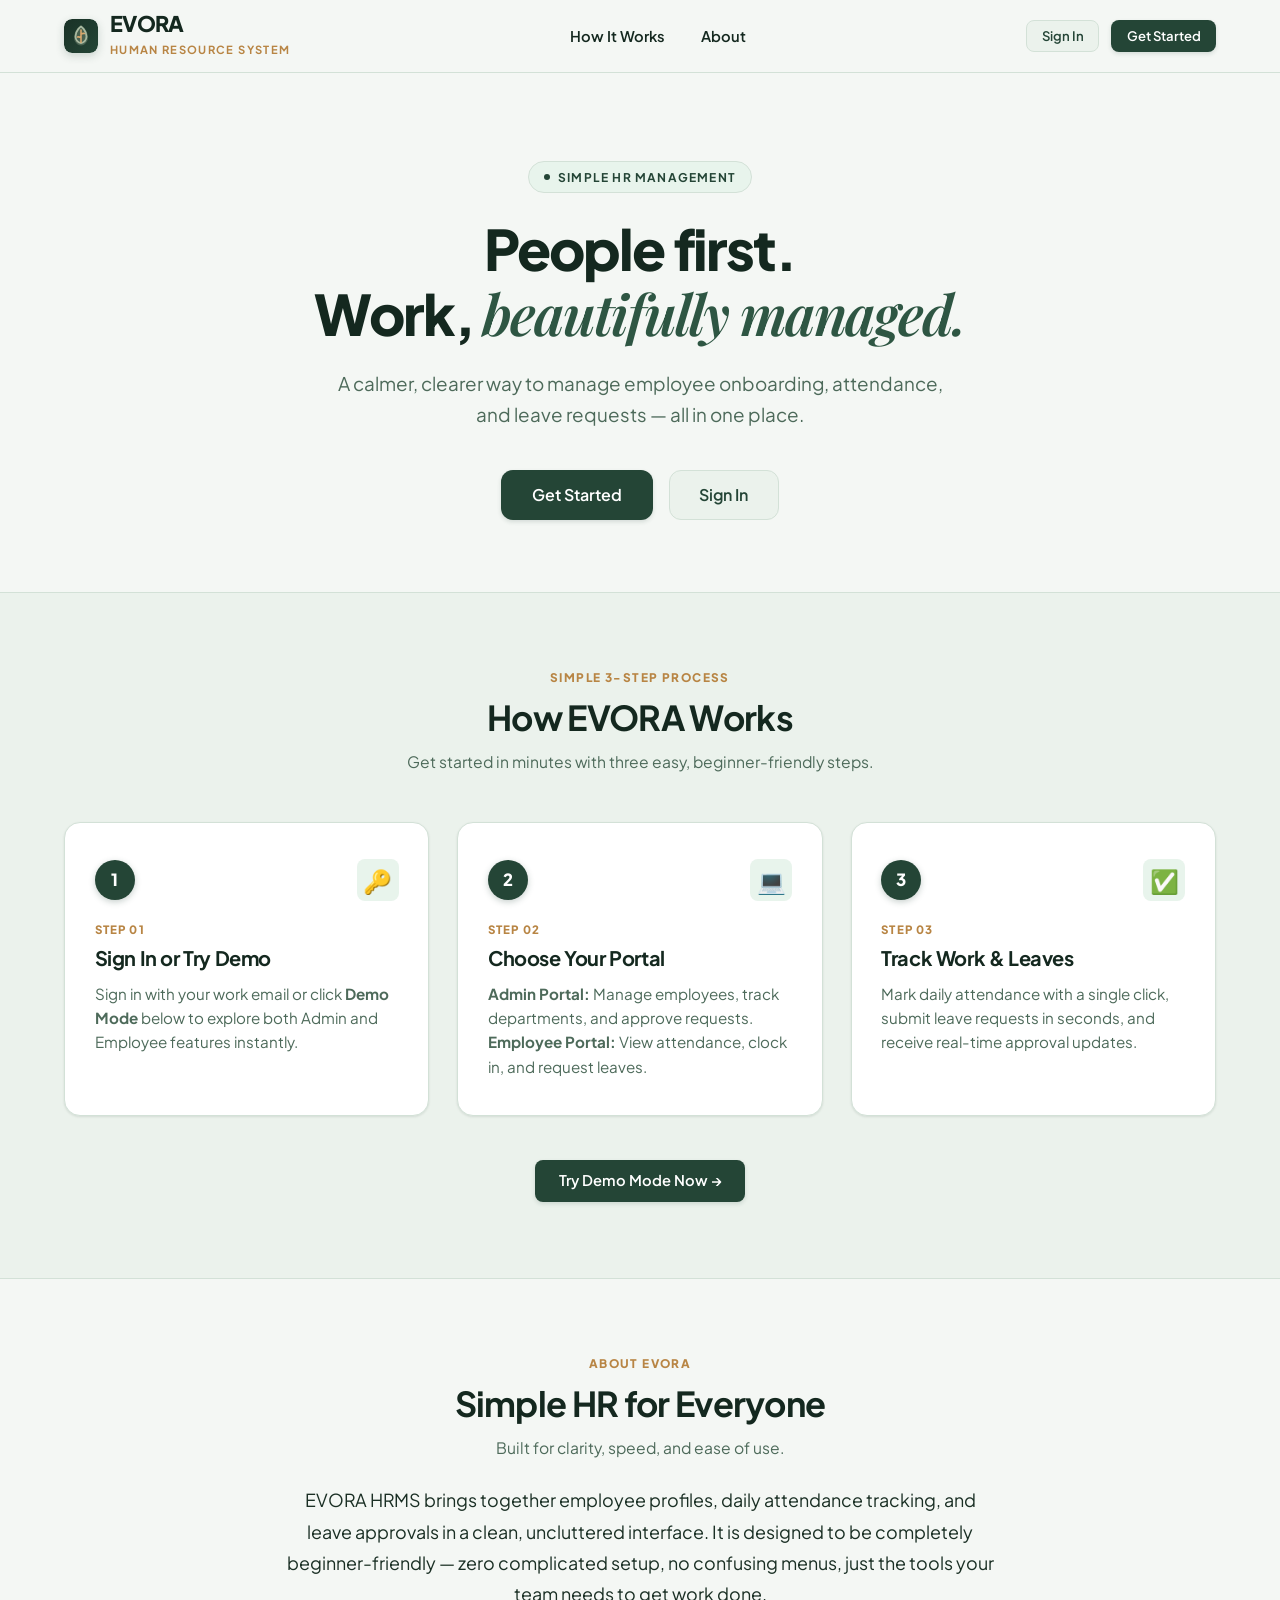
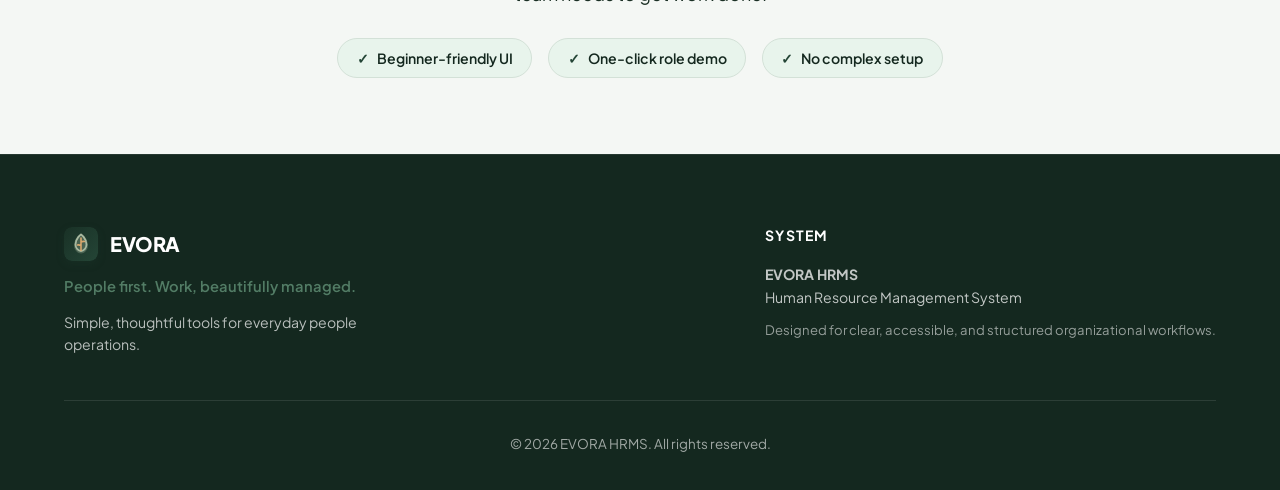
==== commit b7558262: "feat:simplify landing page and hero section" ====
--- a/frontend/index.html
+++ b/frontend/index.html
@@ -3,15 +3,15 @@
 <head>
   <meta charset="UTF-8">
   <meta name="viewport" content="width=device-width, initial-scale=1.0">
-  <meta name="description" content="EVORA HRMS — People first. Work, beautifully managed. An elegant, modern Human Resource Management System.">
-  <title>EVORA HRMS — Modern Workforce &amp; People Operations</title>
+  <meta name="description" content="EVORA HRMS — People first. Work, beautifully managed. An elegant, simple, and minimal Human Resource Management System.">
+  <title>EVORA HRMS — People First. Work, Beautifully Managed.</title>
   <link rel="stylesheet" href="assets/css/style.css">
   <style>
-    /* ---------------- Landing Page Exclusive Styles ---------------- */
+    /* ---------------- Landing Page Elegant & Minimal Styles ---------------- */
     .landing-header {
       position: sticky;
       top: 0;
-      background-color: rgba(246, 243, 234, 0.92);
+      background-color: rgba(244, 247, 244, 0.95);
       backdrop-filter: blur(12px);
       -webkit-backdrop-filter: blur(12px);
       border-bottom: 1px solid var(--color-border);
@@ -22,27 +22,13 @@
       display: flex;
       align-items: center;
       justify-content: space-between;
-      height: 74px;
+      height: 72px;
     }
     .brand-logo {
       display: flex;
       align-items: center;
-      gap: 0.65rem;
+      gap: 0.75rem;
       text-decoration: none;
-    }
-    .brand-mark {
-      width: 36px;
-      height: 36px;
-      border-radius: var(--radius-sm);
-      background: linear-gradient(135deg, var(--color-forest) 0%, #193126 100%);
-      color: var(--color-sage);
-      display: flex;
-      align-items: center;
-      justify-content: center;
-      font-size: 1.15rem;
-      font-weight: 800;
-      letter-spacing: -0.05em;
-      box-shadow: 0 4px 10px rgba(36, 69, 54, 0.2);
     }
     .brand-text {
       font-size: 1.35rem;
@@ -52,7 +38,7 @@
       line-height: 1;
     }
     .brand-sub {
-      font-size: 0.72rem;
+      font-size: 0.7rem;
       font-weight: 700;
       letter-spacing: 0.12em;
       text-transform: uppercase;
@@ -63,7 +49,7 @@
     .nav-links {
       display: flex;
       align-items: center;
-      gap: 2rem;
+      gap: 2.25rem;
       list-style: none;
     }
     .nav-links a {
@@ -72,7 +58,7 @@
       color: var(--color-charcoal);
       transition: color var(--transition-fast);
     }
-    .nav-links a:hover {
+    .nav-links a:hover, .nav-links a:focus-visible {
       color: var(--color-forest);
     }
     .nav-actions {
@@ -85,7 +71,7 @@
       background: none;
       border: 1px solid var(--color-border);
       border-radius: var(--radius-sm);
-      padding: 0.5rem 0.65rem;
+      padding: 0.45rem 0.65rem;
       font-size: 1.25rem;
       color: var(--color-forest);
       cursor: pointer;
@@ -106,296 +92,262 @@
       gap: 1rem;
       margin-bottom: 1.25rem;
     }
-
-    /* Hero Section */
+    .mobile-nav-list a {
+      font-size: 1rem;
+      font-weight: 600;
+      color: var(--color-charcoal);
+    }
+
+    /* ---------------- Simple Hero Section ---------------- */
     .hero-section {
-      padding: 5rem 0 4rem;
-      overflow: hidden;
+      padding: 5.5rem 0 4.5rem;
+      text-align: center;
       position: relative;
     }
-    .hero-grid {
-      display: grid;
-      grid-template-columns: 1.15fr 1fr;
-      gap: 3.5rem;
-      align-items: center;
-    }
-    .hero-eyebrow {
+    .hero-container-simple {
+      max-width: 820px;
+      margin: 0 auto;
+    }
+    .hero-pill-label {
       display: inline-flex;
       align-items: center;
       gap: 0.5rem;
-      padding: 0.35rem 0.85rem;
+      padding: 0.35rem 0.95rem;
       background-color: var(--color-sage-subtle);
-      border: 1px solid var(--color-sage);
+      border: 1px solid var(--color-border);
       border-radius: var(--radius-full);
-      font-size: 0.76rem;
+      font-size: 0.75rem;
       font-weight: 700;
-      letter-spacing: 0.08em;
+      letter-spacing: 0.1em;
       text-transform: uppercase;
       color: var(--color-forest);
-      margin-bottom: 1.25rem;
-    }
-    .hero-title {
-      font-size: 3.25rem;
+      margin-bottom: 1.5rem;
+    }
+    .hero-pill-dot {
+      width: 6px;
+      height: 6px;
+      border-radius: 50%;
+      background-color: var(--color-forest);
+    }
+    .hero-heading {
+      font-size: 3.5rem;
       font-weight: 800;
       color: var(--color-forest-dark);
-      line-height: 1.12;
+      line-height: 1.14;
       letter-spacing: -0.035em;
       margin-bottom: 1.35rem;
     }
-    .hero-title span {
+    .hero-serif-accent {
       color: var(--color-forest-light);
       font-family: var(--font-serif);
       font-style: italic;
       font-weight: 600;
     }
-    .hero-desc {
-      font-size: 1.12rem;
+    .hero-subtext {
+      font-size: 1.18rem;
       color: var(--color-text-muted);
       line-height: 1.65;
-      margin-bottom: 2.25rem;
-      max-width: 520px;
-    }
-    .hero-cta-group {
-      display: flex;
-      align-items: center;
+      margin-bottom: 2.5rem;
+      max-width: 640px;
+      margin-left: auto;
+      margin-right: auto;
+    }
+    .hero-actions {
+      display: flex;
+      align-items: center;
+      justify-content: center;
       gap: 1rem;
       flex-wrap: wrap;
-    }
-
-    /* Live Hero Dashboard UI Mockup */
-    .hero-preview-frame {
-      background: #FFFFFF;
+      margin-bottom: 0;
+    }
+
+    /* ---------------- Sections Common ---------------- */
+    .section-padding {
+      padding: 4.75rem 0;
+    }
+    .bg-ivory-tint {
+      background-color: var(--color-ivory-light);
+      border-top: 1px solid var(--color-border);
+      border-bottom: 1px solid var(--color-border);
+    }
+    .section-head-simple {
+      text-align: center;
+      max-width: 620px;
+      margin: 0 auto 3rem;
+    }
+    .section-sub-eyebrow {
+      display: block;
+      font-size: 0.74rem;
+      font-weight: 800;
+      letter-spacing: 0.12em;
+      text-transform: uppercase;
+      color: var(--color-gold-dark);
+      margin-bottom: 0.5rem;
+    }
+    .section-head-simple h2 {
+      font-size: 2.15rem;
+      margin-bottom: 0.65rem;
+    }
+    .section-head-simple p {
+      font-size: 0.98rem;
+      color: var(--color-text-muted);
+    }
+
+    /* How It Works 3-Step Section (Simple & Beginner-Friendly) */
+    .steps-simple-grid {
+      display: grid;
+      grid-template-columns: repeat(3, 1fr);
+      gap: 1.75rem;
+    }
+    .step-simple-card {
+      background-color: #FFFFFF;
       border: 1px solid var(--color-border);
       border-radius: var(--radius-lg);
-      padding: 1.5rem;
-      box-shadow: var(--shadow-xl);
+      padding: 2.25rem 1.85rem;
       position: relative;
-    }
-    .preview-header {
+      box-shadow: var(--shadow-sm);
+      transition: transform var(--transition-fast), box-shadow var(--transition-fast), border-color var(--transition-fast);
+      display: flex;
+      flex-direction: column;
+    }
+    .step-simple-card:hover {
+      transform: translateY(-4px);
+      box-shadow: var(--shadow-md);
+      border-color: var(--color-forest);
+    }
+    .step-card-header {
       display: flex;
       align-items: center;
       justify-content: space-between;
-      border-bottom: 1px solid var(--color-border-subtle);
-      padding-bottom: 1rem;
       margin-bottom: 1.25rem;
     }
-    .preview-user {
-      display: flex;
-      align-items: center;
-      gap: 0.75rem;
-    }
-    .preview-avatar {
-      width: 38px;
-      height: 38px;
+    .step-badge {
+      width: 40px;
+      height: 40px;
       border-radius: 50%;
-      background: var(--color-sage);
+      background-color: var(--color-forest);
       color: #FFFFFF;
-      display: flex;
+      font-weight: 800;
+      font-size: 1.05rem;
+      display: inline-flex;
       align-items: center;
       justify-content: center;
-      font-weight: 700;
-      font-size: 0.9rem;
-    }
-    .preview-metrics-row {
-      display: grid;
-      grid-template-columns: 1fr 1fr;
-      gap: 1rem;
-      margin-bottom: 1.25rem;
-    }
-    .preview-mini-card {
-      background: var(--color-ivory-light);
-      border: 1px solid var(--color-border-subtle);
-      border-radius: var(--radius-sm);
-      padding: 0.9rem 1rem;
-    }
-    .preview-chart-box {
-      background: #FFFFFF;
-      border: 1px solid var(--color-border-subtle);
-      border-radius: var(--radius-sm);
-      padding: 1rem;
-      margin-bottom: 1.25rem;
-    }
-    .preview-activity-item {
-      display: flex;
-      align-items: center;
-      justify-content: space-between;
-      padding: 0.65rem 0.85rem;
-      background: var(--color-ivory-subtle);
-      border-radius: var(--radius-xs);
-      font-size: 0.82rem;
-    }
-
-    /* Value Proposition Strip */
-    .value-strip {
-      background-color: #FFFFFF;
-      border-top: 1px solid var(--color-border);
-      border-bottom: 1px solid var(--color-border);
-      padding: 2.25rem 0;
-    }
-    .value-grid {
-      display: grid;
-      grid-template-columns: repeat(auto-fit, minmax(220px, 1fr));
-      gap: 2rem;
-    }
-    .value-item {
-      display: flex;
-      align-items: flex-start;
-      gap: 1rem;
-    }
-    .value-icon {
+      box-shadow: 0 2px 6px rgba(36, 69, 54, 0.25);
+    }
+    .step-icon-wrap {
+      font-size: 1.45rem;
+      line-height: 1;
       width: 42px;
       height: 42px;
       border-radius: var(--radius-sm);
       background-color: var(--color-sage-subtle);
-      color: var(--color-forest);
-      display: flex;
+      display: inline-flex;
       align-items: center;
       justify-content: center;
+    }
+    .step-card-step-tag {
+      font-size: 0.72rem;
+      font-weight: 800;
+      letter-spacing: 0.1em;
+      text-transform: uppercase;
+      color: var(--color-gold-dark);
+      margin-bottom: 0.35rem;
+    }
+    .step-simple-card h3 {
       font-size: 1.25rem;
-      flex-shrink: 0;
-    }
-    .value-title {
-      font-size: 1rem;
       font-weight: 700;
       color: var(--color-forest-dark);
-      margin-bottom: 0.2rem;
-    }
-    .value-desc {
-      font-size: 0.84rem;
+      margin-bottom: 0.65rem;
+      line-height: 1.3;
+    }
+    .step-simple-card p {
+      font-size: 0.95rem;
+      line-height: 1.6;
       color: var(--color-text-muted);
-      line-height: 1.45;
-    }
-
-    /* Features Section */
-    .section-padding {
-      padding: 5.5rem 0;
-    }
-    .section-head {
+      margin-bottom: 0;
+    }
+    .steps-action-wrap {
       text-align: center;
-      max-width: 680px;
-      margin: 0 auto 3.5rem;
-    }
-    .section-head h2 {
-      font-size: 2.3rem;
-      margin-bottom: 0.75rem;
-    }
-    .features-grid {
-      display: grid;
-      grid-template-columns: repeat(auto-fit, minmax(260px, 1fr));
-      gap: 1.75rem;
-    }
-    .feature-card {
-      background: #FFFFFF;
+      margin-top: 2.75rem;
+    }
+
+    /* About Section */
+    .about-container-simple {
+      max-width: 760px;
+      margin: 0 auto;
+      text-align: center;
+    }
+    .about-lead-text {
+      font-size: 1.12rem;
+      line-height: 1.75;
+      color: var(--color-text-main);
+      margin-bottom: 1.75rem;
+    }
+    .about-pills-row {
+      display: flex;
+      align-items: center;
+      justify-content: center;
+      gap: 1rem;
+      flex-wrap: wrap;
+    }
+    .about-pill {
+      display: inline-flex;
+      align-items: center;
+      gap: 0.5rem;
+      background-color: var(--color-sage-subtle);
       border: 1px solid var(--color-border);
-      border-radius: var(--radius-md);
-      padding: 2rem 1.75rem;
-      box-shadow: var(--shadow-xs);
-      transition: all var(--transition-normal);
-      display: flex;
-      flex-direction: column;
-    }
-    .feature-card:hover {
-      transform: translateY(-4px);
-      box-shadow: var(--shadow-lg);
-      border-color: var(--color-sage);
-    }
-    .feature-icon-wrap {
-      width: 50px;
-      height: 50px;
-      border-radius: var(--radius-md);
-      background-color: var(--color-ivory);
-      border: 1px solid var(--color-border);
-      display: flex;
-      align-items: center;
-      justify-content: center;
-      font-size: 1.4rem;
+      border-radius: var(--radius-full);
+      padding: 0.5rem 1.15rem;
+      font-size: 0.88rem;
+      font-weight: 600;
+      color: var(--color-forest-dark);
+    }
+    .about-pill-icon {
       color: var(--color-forest);
-      margin-bottom: 1.35rem;
-    }
-
-    /* How It Works Section */
-    .workflow-container {
-      background-color: #FFFFFF;
-      border: 1px solid var(--color-border);
-      border-radius: var(--radius-xl);
-      padding: 3.5rem 3rem;
-      box-shadow: var(--shadow-sm);
-    }
-    .steps-grid {
-      display: grid;
-      grid-template-columns: repeat(3, 1fr);
-      gap: 2rem;
-      margin-top: 2.5rem;
-      position: relative;
-    }
-    .step-card {
-      position: relative;
-      padding-right: 1rem;
-    }
-    .step-number {
-      width: 44px;
-      height: 44px;
-      border-radius: 50%;
-      background-color: var(--color-forest);
-      color: #FFFFFF;
-      font-size: 1.1rem;
       font-weight: 800;
-      display: flex;
-      align-items: center;
-      justify-content: center;
-      margin-bottom: 1.25rem;
-      box-shadow: 0 4px 10px rgba(36, 69, 54, 0.25);
-    }
-
-    /* Product Preview Tabs */
-    .preview-tabs-nav {
-      display: flex;
-      justify-content: center;
-      gap: 0.75rem;
-      margin-bottom: 2rem;
-    }
-    .tab-trigger {
-      padding: 0.65rem 1.35rem;
-      border-radius: var(--radius-full);
-      border: 1px solid var(--color-border);
-      background: #FFFFFF;
-      color: var(--color-charcoal);
-      font-weight: 600;
-      font-size: 0.92rem;
-      cursor: pointer;
-      transition: all var(--transition-fast);
-    }
-    .tab-trigger.active {
-      background-color: var(--color-forest);
-      color: #FFFFFF;
-      border-color: var(--color-forest);
-    }
-    .tab-pane {
-      display: none;
-    }
-    .tab-pane.active {
-      display: block;
-    }
-
-    /* Footer */
+    }
+
+    /* ---------------- Premium Footer ---------------- */
     .site-footer {
       background-color: var(--color-forest-dark);
       color: #FFFFFF;
-      padding: 4.5rem 0 2.5rem;
+      padding: 4.5rem 0 2.25rem;
+      border-top: 1px solid rgba(255, 255, 255, 0.08);
       margin-top: auto;
     }
-    .footer-grid {
-      display: grid;
-      grid-template-columns: 2fr 1fr 1fr;
+    .footer-grid-premium {
+      display: flex;
+      justify-content: space-between;
+      align-items: flex-start;
       gap: 3rem;
-      margin-bottom: 3.5rem;
+      margin-bottom: 2.75rem;
+      flex-wrap: wrap;
+    }
+    .footer-brand-title {
+      font-size: 1.25rem;
+      font-weight: 800;
+      color: #FFFFFF;
+      letter-spacing: -0.02em;
+    }
+    .footer-tagline {
+      font-size: 0.92rem;
+      font-weight: 600;
+      color: var(--color-sage);
+      margin-top: 0.25rem;
+      margin-bottom: 0.75rem;
+    }
+    .footer-desc {
+      font-size: 0.88rem;
+      color: rgba(255, 255, 255, 0.7);
+      line-height: 1.6;
+      max-width: 320px;
     }
     .footer-col h4 {
       color: #FFFFFF;
-      font-size: 0.95rem;
+      font-size: 0.88rem;
       text-transform: uppercase;
-      letter-spacing: 0.08em;
-      margin-bottom: 1.25rem;
+      letter-spacing: 0.09em;
+      margin-bottom: 1.15rem;
     }
     .footer-col ul {
       list-style: none;
@@ -403,32 +355,50 @@
       flex-direction: column;
       gap: 0.65rem;
     }
-    .footer-col ul a {
-      color: rgba(255, 255, 255, 0.72);
+    .footer-col ul a,
+    .footer-col ul button.footer-link-btn {
+      color: rgba(255, 255, 255, 0.74);
       font-size: 0.88rem;
-    }
-    .footer-col ul a:hover {
-      color: #FFFFFF;
-    }
-    .footer-bottom {
+      text-decoration: none;
+      background: none;
+      border: none;
+      padding: 0;
+      font-family: inherit;
+      cursor: pointer;
+      text-align: left;
+      transition: color var(--transition-fast);
+    }
+    .footer-col ul a:hover,
+    .footer-col ul a:focus-visible,
+    .footer-col ul button.footer-link-btn:hover,
+    .footer-col ul button.footer-link-btn:focus-visible {
+      color: var(--color-gold);
+    }
+    .footer-info-text {
+      font-size: 0.88rem;
+      color: rgba(255, 255, 255, 0.74);
+      line-height: 1.6;
+    }
+    .footer-bottom-bar {
       border-top: 1px solid rgba(255, 255, 255, 0.1);
       padding-top: 2rem;
       display: flex;
-      justify-content: space-between;
-      align-items: center;
-      flex-wrap: wrap;
-      gap: 1rem;
-      font-size: 0.82rem;
+      justify-content: center;
+      align-items: center;
+      text-align: center;
+      font-size: 0.84rem;
       color: rgba(255, 255, 255, 0.6);
     }
 
+    /* Responsive */
     @media (max-width: 992px) {
-      .hero-grid {
+      .hero-heading { font-size: 2.75rem; }
+      .steps-simple-grid {
         grid-template-columns: 1fr;
-        gap: 2.5rem;
+        gap: 1.25rem;
       }
-      .steps-grid {
-        grid-template-columns: 1fr;
+      .footer-grid-premium {
+        flex-direction: column;
         gap: 2rem;
       }
       .nav-links, .nav-actions .btn-secondary {
@@ -437,10 +407,10 @@
       .mobile-menu-btn {
         display: block;
       }
-      .footer-grid {
-        grid-template-columns: 1fr;
-        gap: 2rem;
-      }
+    }
+    @media (max-width: 640px) {
+      .hero-heading { font-size: 2.15rem; }
+      .hero-subtext { font-size: 1rem; }
     }
   </style>
 </head>
@@ -450,7 +420,18 @@
   <header class="landing-header">
     <div class="container landing-nav">
       <a href="index.html" class="brand-logo" aria-label="EVORA HRMS Home">
-        <div class="brand-mark">&Ecy;</div>
+        <svg class="evora-leaf-logo" width="34" height="34" viewBox="0 0 34 34" fill="none" xmlns="http://www.w3.org/2000/svg" aria-hidden="true">
+          <rect width="34" height="34" rx="8" fill="url(#evora-leaf-grad)"/>
+          <path d="M17 6.5C17 6.5 24 10.5 24 18.5C24 23 20.2 26.5 17 26.5C13.8 26.5 10 23 10 18.5C10 10.5 17 6.5 17 6.5Z" fill="#A8B9A0" fill-opacity="0.3"/>
+          <path d="M17 7.5C17 7.5 22.5 11 22.5 17.5C22.5 21.2 19.6 24 17 24C14.4 24 11.5 21.2 11.5 17.5C11.5 11 17 7.5 17 7.5Z" stroke="#A8B9A0" stroke-width="1.8" stroke-linecap="round" stroke-linejoin="round"/>
+          <path d="M17 11V23.5M17 15C19 14 20.5 14.5 20.5 14.5M17 18.5C14.8 17.5 13.5 18 13.5 18" stroke="#D7A76D" stroke-width="1.6" stroke-linecap="round"/>
+          <defs>
+            <linearGradient id="evora-leaf-grad" x1="0" y1="0" x2="34" y2="34" gradientUnits="userSpaceOnUse">
+              <stop stop-color="#193126"/>
+              <stop offset="1" stop-color="#244536"/>
+            </linearGradient>
+          </defs>
+        </svg>
         <div>
           <span class="brand-text">EVORA</span>
           <span class="brand-sub">Human Resource System</span>
@@ -459,9 +440,7 @@
 
       <nav aria-label="Main Navigation">
         <ul class="nav-links">
-          <li><a href="#features">Features</a></li>
-          <li><a href="#workflow">How It Works</a></li>
-          <li><a href="#preview">Interface</a></li>
+          <li><a href="#how-it-works">How It Works</a></li>
           <li><a href="#about">About</a></li>
         </ul>
       </nav>
@@ -476,414 +455,159 @@
     <!-- Mobile Drawer -->
     <div class="mobile-menu-drawer" id="mobile-nav-menu">
       <ul class="mobile-nav-list">
-        <li><a href="#features">Features</a></li>
-        <li><a href="#workflow">How It Works</a></li>
-        <li><a href="#preview">Interface Preview</a></li>
-        <li><a href="#about">About EVORA</a></li>
-        <li><a href="pages/login.html">Sign In</a></li>
-        <li><a href="pages/signup.html">Employee Registration</a></li>
+        <li><a href="#how-it-works" onclick="closeMobileMenu()">How It Works</a></li>
+        <li><a href="#about" onclick="closeMobileMenu()">About</a></li>
       </ul>
-      <div style="display:flex;gap:0.75rem;">
-        <button class="btn btn-secondary btn-sm" style="flex:1;" onclick="EVORA.switchDemoRole('admin')">Admin Demo</button>
-        <button class="btn btn-primary btn-sm" style="flex:1;" onclick="EVORA.switchDemoRole('employee')">Staff Demo</button>
+      <div style="display: flex; gap: 0.75rem; margin-top: 0.75rem;">
+        <a href="pages/login.html" class="btn btn-secondary btn-sm" style="flex: 1; text-align: center;">Sign In</a>
+        <a href="pages/signup.html" class="btn btn-primary btn-sm" style="flex: 1; text-align: center;">Get Started</a>
       </div>
     </div>
   </header>
 
-  <!-- Hero Section -->
+  <!-- Simplified, Elegant Hero Section -->
   <section class="hero-section">
-    <div class="container hero-grid">
-      <!-- Left Column: Copy & Actions -->
-      <div>
-        <div class="hero-eyebrow">
-          <span>&bull;</span> A Better Way to Work
-        </div>
-        <h1 class="hero-title">
-          People first.<br>
-          Work, <span>beautifully managed.</span>
-        </h1>
-        <p class="hero-desc">
-          EVORA HRMS brings clarity to workplace operations. Manage employee onboarding, track daily attendance, and review leave requests with a calm, aesthetic, and accessible interface.
-        </p>
-        <div class="hero-cta-group">
-          <a href="#features" class="btn btn-primary btn-lg" id="btn-hero-explore">Explore EVORA &darr;</a>
-          <a href="pages/login.html" class="btn btn-secondary btn-lg" id="btn-hero-login">Portal Sign In</a>
-        </div>
-        <div style="margin-top: 2rem; display: flex; align-items: center; gap: 1rem;">
-          <span style="font-size: 0.85rem; color: var(--color-text-muted); font-weight: 600;">Direct Demo Access:</span>
-          <button class="btn btn-secondary btn-sm" onclick="EVORA.switchDemoRole('admin')">Admin View</button>
-          <button class="btn btn-secondary btn-sm" onclick="EVORA.switchDemoRole('employee')">Employee View</button>
-        </div>
-      </div>
-
-      <!-- Right Column: Interactive HTML/CSS Mockup -->
-      <div class="hero-preview-frame" aria-label="Interactive Dashboard Preview Mockup">
-        <div class="preview-header">
-          <div class="preview-user">
-            <div class="preview-avatar">EV</div>
-            <div>
-              <strong style="font-size: 0.95rem; color: var(--color-forest-dark);">Eleanor Vance</strong>
-              <div style="font-size: 0.78rem; color: var(--color-text-muted);">People Operations &bull; Admin</div>
-            </div>
-          </div>
-          <span class="badge badge-approved">Live Demo View</span>
-        </div>
-
-        <div class="preview-metrics-row">
-          <div class="preview-mini-card">
-            <div style="font-size: 0.75rem; color: var(--color-text-muted); text-transform: uppercase; font-weight: 700;">Present Today</div>
-            <div style="font-size: 1.5rem; font-weight: 800; color: var(--color-forest-dark); margin: 0.2rem 0;">38 / 42</div>
-            <span class="badge badge-present" style="font-size: 0.68rem;">90.4% Turnout</span>
-          </div>
-          <div class="preview-mini-card">
-            <div style="font-size: 0.75rem; color: var(--color-text-muted); text-transform: uppercase; font-weight: 700;">Pending Approvals</div>
-            <div style="font-size: 1.5rem; font-weight: 800; color: var(--status-pending); margin: 0.2rem 0;">3 Staff</div>
-            <span class="badge badge-pending" style="font-size: 0.68rem;">Review Queue</span>
-          </div>
-        </div>
-
-        <!-- Compact Attendance Trend Mini Chart -->
-        <div class="preview-chart-box">
-          <div style="display:flex;justify-content:space-between;align-items:center;margin-bottom:0.6rem;">
-            <span style="font-size: 0.82rem; font-weight: 700; color: var(--color-forest-dark);">Weekly Presence Rhythm</span>
-            <span style="font-size: 0.74rem; color: var(--color-text-muted);">Mon &mdash; Fri</span>
-          </div>
-          <div class="visual-chart" style="height: 100px; padding: 0.25rem 0 0;">
-            <div class="chart-bar-group">
-              <div class="chart-bar" style="height: 85%;"></div>
-              <span class="chart-label">M</span>
-            </div>
-            <div class="chart-bar-group">
-              <div class="chart-bar" style="height: 92%;"></div>
-              <span class="chart-label">T</span>
-            </div>
-            <div class="chart-bar-group">
-              <div class="chart-bar" style="height: 88%;"></div>
-              <span class="chart-label">W</span>
-            </div>
-            <div class="chart-bar-group">
-              <div class="chart-bar" style="height: 96%; background-color: var(--color-forest);"></div>
-              <span class="chart-label">T</span>
-            </div>
-            <div class="chart-bar-group">
-              <div class="chart-bar" style="height: 78%;"></div>
-              <span class="chart-label">F</span>
-            </div>
-          </div>
-        </div>
-
-        <!-- Recent Leave Activity Card -->
-        <div class="preview-activity-item">
-          <div>
-            <strong>Jane Doe &mdash; Casual Leave</strong>
-            <div style="color: var(--color-text-muted); font-size: 0.75rem;">Oct 20 &mdash; Oct 21 (Family Event)</div>
-          </div>
-          <span class="badge badge-pending">Pending Review</span>
-        </div>
+    <div class="container hero-container-simple">
+      <div class="hero-pill-label">
+        <span class="hero-pill-dot"></span> SIMPLE HR MANAGEMENT
+      </div>
+      
+      <h1 class="hero-heading">
+        People first.<br>
+        Work, <span class="hero-serif-accent">beautifully managed.</span>
+      </h1>
+      
+      <p class="hero-subtext">
+        A calmer, clearer way to manage employee onboarding, attendance, and leave requests &mdash; all in one place.
+      </p>
+
+      <div class="hero-actions">
+        <a href="pages/signup.html" class="btn btn-primary btn-lg" id="btn-hero-get-started">Get Started</a>
+        <a href="pages/login.html" class="btn btn-secondary btn-lg" id="btn-hero-sign-in">Sign In</a>
       </div>
     </div>
   </section>
 
-  <!-- Trust & Value Strip -->
-  <section class="value-strip">
-    <div class="container value-grid">
-      <div class="value-item">
-        <div class="value-icon">&#128101;</div>
-        <div>
-          <div class="value-title">Clear Employee Visibility</div>
-          <div class="value-desc">Structured directory with departments, designations, and verified records.</div>
-        </div>
-      </div>
-      <div class="value-item">
-        <div class="value-icon">&#9201;</div>
-        <div>
-          <div class="value-title">Organized Attendance</div>
-          <div class="value-desc">Frictionless check-in logs with automated daily timestamps.</div>
-        </div>
-      </div>
-      <div class="value-item">
-        <div class="value-icon">&#128197;</div>
-        <div>
-          <div class="value-title">Simpler Leave Management</div>
-          <div class="value-desc">Transparent requests, real-time approval pipelines, and reason tracking.</div>
-        </div>
-      </div>
-      <div class="value-item">
-        <div class="value-icon">&#128274;</div>
-        <div>
-          <div class="value-title">Role-Based Access</div>
-          <div class="value-desc">Strict administrative approval gates for all new employee registrations.</div>
-        </div>
+  <!-- How It Works Section (Simple & Beginner-Friendly) -->
+  <section class="section-padding bg-ivory-tint" id="how-it-works">
+    <div class="container">
+      <div class="section-head-simple">
+        <span class="section-sub-eyebrow">SIMPLE 3-STEP PROCESS</span>
+        <h2>How EVORA Works</h2>
+        <p>Get started in minutes with three easy, beginner-friendly steps.</p>
+      </div>
+
+      <div class="steps-simple-grid">
+        <div class="step-simple-card">
+          <div class="step-card-header">
+            <span class="step-badge">1</span>
+            <span class="step-icon-wrap" aria-hidden="true">&#128273;</span>
+          </div>
+          <div class="step-card-step-tag">Step 01</div>
+          <h3>Sign In or Try Demo</h3>
+          <p>Sign in with your work email or click <strong>Demo Mode</strong> below to explore both Admin and Employee features instantly.</p>
+        </div>
+
+        <div class="step-simple-card">
+          <div class="step-card-header">
+            <span class="step-badge">2</span>
+            <span class="step-icon-wrap" aria-hidden="true">&#128187;</span>
+          </div>
+          <div class="step-card-step-tag">Step 02</div>
+          <h3>Choose Your Portal</h3>
+          <p><strong>Admin Portal:</strong> Manage employees, track departments, and approve requests.<br><strong>Employee Portal:</strong> View attendance, clock in, and request leaves.</p>
+        </div>
+
+        <div class="step-simple-card">
+          <div class="step-card-header">
+            <span class="step-badge">3</span>
+            <span class="step-icon-wrap" aria-hidden="true">&#9989;</span>
+          </div>
+          <div class="step-card-step-tag">Step 03</div>
+          <h3>Track Work &amp; Leaves</h3>
+          <p>Mark daily attendance with a single click, submit leave requests in seconds, and receive real-time approval updates.</p>
+        </div>
+      </div>
+
+      <div class="steps-action-wrap">
+        <a href="pages/login.html" class="btn btn-primary btn-md" id="btn-steps-demo">Try Demo Mode Now &rarr;</a>
       </div>
     </div>
   </section>
 
-  <!-- Features Section -->
-  <section class="section-padding" id="features">
-    <div class="container">
-      <div class="section-head">
-        <div class="hero-eyebrow">Key Capabilities</div>
-        <h2>Engineered for Clarity and Reliability</h2>
-        <p>Built with vanilla web technologies to deliver speed, accessibility, and straightforward college project architecture.</p>
-      </div>
-
-      <div class="features-grid">
-        <div class="feature-card">
-          <div class="feature-icon-wrap">&#128100;</div>
-          <h3 style="margin-bottom: 0.6rem;">Employee Management</h3>
-          <p style="font-size: 0.92rem; margin-bottom: 1.25rem;">
-            Review incoming employee registrations, assign designated departments, and oversee staff status from pending to approved.
-          </p>
-          <a href="pages/admin/employees.html" style="margin-top:auto; font-weight: 600; font-size: 0.88rem;">View Directory &rarr;</a>
-        </div>
-
-        <div class="feature-card">
-          <div class="feature-icon-wrap">&#9200;</div>
-          <h3 style="margin-bottom: 0.6rem;">Attendance Tracking</h3>
-          <p style="font-size: 0.92rem; margin-bottom: 1.25rem;">
-            Provide staff with a quick clock in and out experience while supervisors audit daily presence logs and attendance percentages.
-          </p>
-          <a href="pages/employee/attendance.html" style="margin-top:auto; font-weight: 600; font-size: 0.88rem;">Inspect Logs &rarr;</a>
-        </div>
-
-        <div class="feature-card">
-          <div class="feature-icon-wrap">&#9993;</div>
-          <h3 style="margin-bottom: 0.6rem;">Leave Management</h3>
-          <p style="font-size: 0.92rem; margin-bottom: 1.25rem;">
-            Submit casual, sick, or annual leave requests with date range verification and structured supervisor feedback remarks.
-          </p>
-          <a href="pages/employee/leaves.html" style="margin-top:auto; font-weight: 600; font-size: 0.88rem;">Explore Leaves &rarr;</a>
-        </div>
-
-        <div class="feature-card">
-          <div class="feature-icon-wrap">&#128202;</div>
-          <h3 style="margin-bottom: 0.6rem;">HR Analytics</h3>
-          <p style="font-size: 0.92rem; margin-bottom: 1.25rem;">
-            High-level metrics on department distributions, daily presence rates, and active leaves presented in clear visual charts.
-          </p>
-          <a href="pages/admin/dashboard.html" style="margin-top:auto; font-weight: 600; font-size: 0.88rem;">Open Metrics &rarr;</a>
+  <!-- About Section -->
+  <section class="section-padding" id="about">
+    <div class="container about-container-simple">
+      <div class="section-head-simple" style="margin-bottom: 1.5rem;">
+        <span class="section-sub-eyebrow">ABOUT EVORA</span>
+        <h2>Simple HR for Everyone</h2>
+        <p>Built for clarity, speed, and ease of use.</p>
+      </div>
+      <p class="about-lead-text">
+        EVORA HRMS brings together employee profiles, daily attendance tracking, and leave approvals in a clean, uncluttered interface. It is designed to be completely beginner-friendly &mdash; zero complicated setup, no confusing menus, just the tools your team needs to get work done.
+      </p>
+      <div class="about-pills-row">
+        <div class="about-pill">
+          <span class="about-pill-icon">&#10003;</span> Beginner-friendly UI
+        </div>
+        <div class="about-pill">
+          <span class="about-pill-icon">&#10003;</span> One-click role demo
+        </div>
+        <div class="about-pill">
+          <span class="about-pill-icon">&#10003;</span> No complex setup
         </div>
       </div>
     </div>
   </section>
 
-  <!-- How It Works (Three-Step Workflow) -->
-  <section class="section-padding" style="background-color: var(--color-ivory-light); border-top: 1px solid var(--color-border); border-bottom: 1px solid var(--color-border);" id="workflow">
-    <div class="container">
-      <div class="workflow-container">
-        <div class="section-head" style="margin-bottom: 1.5rem;">
-          <div class="hero-eyebrow">Structured Governance</div>
-          <h2>How EVORA Operates</h2>
-          <p>Strict role segregation and gated approval ensure that only verified staff access internal company tools.</p>
-        </div>
-
-        <div class="steps-grid">
-          <div class="step-card">
-            <div class="step-number">1</div>
-            <h3 style="margin-bottom: 0.5rem;">Employee Registers</h3>
-            <p style="font-size: 0.92rem;">
-              Prospective employees complete the public signup form with name, email, department, and credentials.
-            </p>
-            <div style="margin-top: 0.75rem;">
-              <span class="badge badge-pending">Status: Pending</span>
-            </div>
-          </div>
-
-          <div class="step-card">
-            <div class="step-number">2</div>
-            <h3 style="margin-bottom: 0.5rem;">Admin Approves</h3>
-            <p style="font-size: 0.92rem;">
-              Administrators receive the registration in their verification queue and either approve or reject access.
-            </p>
-            <div style="margin-top: 0.75rem;">
-              <span class="badge badge-neutral">Security Gate</span>
-            </div>
-          </div>
-
-          <div class="step-card">
-            <div class="step-number">3</div>
-            <h3 style="margin-bottom: 0.5rem;">Portal Access</h3>
-            <p style="font-size: 0.92rem;">
-              Approved team members can sign in, log daily check-ins, request time off, and manage their profile.
-            </p>
-            <div style="margin-top: 0.75rem;">
-              <span class="badge badge-approved">Status: Approved</span>
-            </div>
-          </div>
-        </div>
-      </div>
-    </div>
-  </section>
-
-  <!-- Product Preview Section -->
-  <section class="section-padding" id="preview">
-    <div class="container">
-      <div class="section-head">
-        <div class="hero-eyebrow">Interface Showcase</div>
-        <h2>Designed for Work That Feels Natural</h2>
-        <p>Switch between the Administrator view and the Employee view to explore EVORA's interface.</p>
-      </div>
-
-      <div class="preview-tabs-nav">
-        <button class="tab-trigger active" onclick="switchPreviewTab('admin-tab', this)">Administrator View</button>
-        <button class="tab-trigger" onclick="switchPreviewTab('employee-tab', this)">Employee View</button>
-      </div>
-
-      <!-- Admin Tab Pane -->
-      <div class="tab-pane active" id="admin-tab">
-        <div class="card" style="box-shadow: var(--shadow-lg);">
-          <div class="card-header">
-            <div>
-              <div class="card-title">Administrator Oversight Center</div>
-              <div class="card-subtitle">Sample UI preview of the approval queue and staff metrics.</div>
-            </div>
-            <a href="pages/admin/dashboard.html" class="btn btn-secondary btn-sm">Launch Admin View &rarr;</a>
-          </div>
-
-          <div class="table-responsive">
-            <table class="table">
-              <thead>
-                <tr>
-                  <th>Employee</th>
-                  <th>Department</th>
-                  <th>Designation</th>
-                  <th>Status</th>
-                  <th>Quick Action</th>
-                </tr>
-              </thead>
-              <tbody>
-                <tr>
-                  <td><strong>Alex Mercer</strong><div style="font-size:0.75rem;color:var(--color-text-muted);">alex.mercer@example.com</div></td>
-                  <td>Engineering &amp; IT</td>
-                  <td>Backend Developer</td>
-                  <td><span class="badge badge-pending">Pending</span></td>
-                  <td>
-                    <button class="btn btn-primary btn-sm" onclick="EVORA.showToast('Alexander Mercer approved (Preview simulation)', 'success')">Approve</button>
-                  </td>
-                </tr>
-                <tr>
-                  <td><strong>Sarah Lin</strong><div style="font-size:0.75rem;color:var(--color-text-muted);">sarah.lin@example.com</div></td>
-                  <td>Marketing &amp; Sales</td>
-                  <td>Brand Strategist</td>
-                  <td><span class="badge badge-pending">Pending</span></td>
-                  <td>
-                    <button class="btn btn-primary btn-sm" onclick="EVORA.showToast('Sarah Lin approved (Preview simulation)', 'success')">Approve</button>
-                  </td>
-                </tr>
-                <tr>
-                  <td><strong>Jane Doe</strong><div style="font-size:0.75rem;color:var(--color-text-muted);">jane.doe@example.com</div></td>
-                  <td>Engineering &amp; IT</td>
-                  <td>Software Associate</td>
-                  <td><span class="badge badge-approved">Approved</span></td>
-                  <td><span style="font-size:0.8rem;color:var(--color-text-muted);">Active Member</span></td>
-                </tr>
-              </tbody>
-            </table>
-          </div>
-        </div>
-      </div>
-
-      <!-- Employee Tab Pane -->
-      <div class="tab-pane" id="employee-tab">
-        <div class="card" style="box-shadow: var(--shadow-lg);">
-          <div class="card-header">
-            <div>
-              <div class="card-title">Employee Self-Service Desk</div>
-              <div class="card-subtitle">Sample UI preview of daily attendance marking and leave balance tracking.</div>
-            </div>
-            <a href="pages/employee/dashboard.html" class="btn btn-secondary btn-sm">Launch Employee View &rarr;</a>
-          </div>
-
-          <div style="display: grid; grid-template-columns: 1fr 1fr; gap: 1.5rem;">
-            <div class="card" style="margin-bottom:0; background: var(--color-ivory-light);">
-              <h4 style="margin-bottom: 0.5rem;">Quick Attendance</h4>
-              <p style="font-size:0.85rem; margin-bottom:1rem;">Mark today's shift with a single click.</p>
-              <div style="display:flex;align-items:center;gap:1rem;">
-                <button class="btn btn-primary" onclick="EVORA.showToast('Clocked in at 09:00 AM (Preview simulation)', 'success')">Clock In</button>
-                <span class="badge badge-approved">Present</span>
-              </div>
-            </div>
-            <div class="card" style="margin-bottom:0; background: var(--color-ivory-light);">
-              <h4 style="margin-bottom: 0.5rem;">Leave Balance</h4>
-              <p style="font-size:0.85rem; margin-bottom:1rem;">Casual and sick leave allowance.</p>
-              <div style="display:flex;align-items:baseline;gap:0.5rem;">
-                <span style="font-size:1.8rem;font-weight:800;color:var(--color-forest-dark);">14</span>
-                <span style="color:var(--color-text-muted);font-size:0.9rem;">Days Available</span>
-              </div>
-            </div>
-          </div>
-        </div>
-      </div>
-    </div>
-  </section>
-
-  <!-- About & Closing CTA Section -->
-  <section class="section-padding" style="background-color: #FFFFFF; border-top: 1px solid var(--color-border);" id="about">
-    <div class="container" style="text-align: center; max-width: 780px;">
-      <div class="hero-eyebrow">Academic Demonstration</div>
-      <h2 style="font-size: 2.4rem; margin-bottom: 1.25rem;">Built with Web Standards</h2>
-      <p style="font-size: 1.05rem; line-height: 1.7; margin-bottom: 2.25rem;">
-        EVORA HRMS was crafted as a comprehensive college Web Development project. It showcases semantic HTML5, Vanilla CSS3 styling, reactive JavaScript DOM manipulation, and core PHP / MySQL integration without relying on third-party frameworks.
-      </p>
-      <div style="display: flex; gap: 1rem; justify-content: center; flex-wrap: wrap;">
-        <a href="pages/signup.html" class="btn btn-primary btn-lg">Register as Employee</a>
-        <a href="pages/login.html" class="btn btn-secondary btn-lg">Sign In to Workspace</a>
-      </div>
-    </div>
-  </section>
-
-  <!-- Footer -->
+  <!-- Professional Footer -->
   <footer class="site-footer">
     <div class="container">
-      <div class="footer-grid">
+      <div class="footer-grid-premium">
+        <!-- Brand Column -->
         <div>
-          <div class="brand-logo" style="margin-bottom: 1rem;">
-            <div class="brand-mark" style="background: rgba(255,255,255,0.15);">&Ecy;</div>
-            <span class="brand-text" style="color: #FFFFFF;">EVORA</span>
+          <div class="brand-logo" style="margin-bottom: 0.85rem;">
+            <svg class="evora-leaf-logo" width="34" height="34" viewBox="0 0 34 34" fill="none" xmlns="http://www.w3.org/2000/svg" aria-hidden="true">
+              <rect width="34" height="34" rx="8" fill="url(#evora-leaf-grad)"/>
+              <path d="M17 6.5C17 6.5 24 10.5 24 18.5C24 23 20.2 26.5 17 26.5C13.8 26.5 10 23 10 18.5C10 10.5 17 6.5 17 6.5Z" fill="#A8B9A0" fill-opacity="0.3"/>
+              <path d="M17 7.5C17 7.5 22.5 11 22.5 17.5C22.5 21.2 19.6 24 17 24C14.4 24 11.5 21.2 11.5 17.5C11.5 11 17 7.5 17 7.5Z" stroke="#A8B9A0" stroke-width="1.8" stroke-linecap="round" stroke-linejoin="round"/>
+              <path d="M17 11V23.5M17 15C19 14 20.5 14.5 20.5 14.5M17 18.5C14.8 17.5 13.5 18 13.5 18" stroke="#D7A76D" stroke-width="1.6" stroke-linecap="round"/>
+            </svg>
+            <span class="footer-brand-title">EVORA</span>
           </div>
-          <p style="color: rgba(255,255,255,0.7); font-size: 0.9rem; max-width: 380px;">
-            A responsive, accessible Human Resource Management System engineered with Core Web Technologies.
+          <div class="footer-tagline">People first. Work, beautifully managed.</div>
+          <p class="footer-desc">
+            Simple, thoughtful tools for everyday people operations.
           </p>
         </div>
 
+        <!-- Contact / System Information Column -->
         <div class="footer-col">
-          <h4>Navigation</h4>
-          <ul>
-            <li><a href="#features">Features</a></li>
-            <li><a href="#workflow">How It Works</a></li>
-            <li><a href="#preview">Interface</a></li>
-            <li><a href="pages/login.html">Sign In</a></li>
-            <li><a href="pages/signup.html">Registration</a></li>
-          </ul>
-        </div>
-
-        <div class="footer-col">
-          <h4>Workspaces</h4>
-          <ul>
-            <li><a href="pages/admin/dashboard.html">Admin Dashboard</a></li>
-            <li><a href="pages/admin/employees.html">Staff Directory</a></li>
-            <li><a href="pages/employee/dashboard.html">Employee Portal</a></li>
-            <li><a href="pages/employee/attendance.html">My Attendance</a></li>
-            <li><a href="pages/employee/leaves.html">Leave Requests</a></li>
-          </ul>
-        </div>
-      </div>
-
-      <div class="footer-bottom">
-        <div>&copy; EVORA HRMS &bull; College Web Development Project. All rights reserved.</div>
-        <div>HTML5 &bull; CSS3 &bull; Vanilla JavaScript &bull; Core PHP &bull; MySQL</div>
+          <h4>System</h4>
+          <p class="footer-info-text">
+            <strong>EVORA HRMS</strong><br>
+            Human Resource Management System
+          </p>
+          <p class="footer-info-text" style="margin-top: 0.65rem; color: rgba(255, 255, 255, 0.55); font-size: 0.82rem;">
+            Designed for clear, accessible, and structured organizational workflows.
+          </p>
+        </div>
+      </div>
+
+      <!-- Footer Bottom Bar -->
+      <div class="footer-bottom-bar">
+        <div>&copy; 2026 EVORA HRMS. All rights reserved.</div>
       </div>
     </div>
   </footer>
 
   <script src="assets/js/main.js"></script>
   <script>
-    function switchPreviewTab(tabId, btn) {
-      document.querySelectorAll('.tab-pane').forEach(p => p.classList.remove('active'));
-      document.querySelectorAll('.tab-trigger').forEach(b => b.classList.remove('active'));
-      const target = document.getElementById(tabId);
-      if (target) target.classList.add('active');
-      if (btn) btn.classList.add('active');
+    function closeMobileMenu() {
+      const menu = document.getElementById('mobile-nav-menu');
+      const btn = document.getElementById('mobile-nav-toggle');
+      if (menu) menu.classList.remove('active');
+      if (btn) btn.setAttribute('aria-expanded', 'false');
     }
   </script>
 </body>
--- a/frontend/assets/css/style.css
+++ b/frontend/assets/css/style.css
@@ -7,52 +7,52 @@
 @import url('https://fonts.googleapis.com/css2?family=Plus+Jakarta+Sans:ital,wght@0,300;0,400;0,500;0,600;0,700;0,800;1,400&family=Playfair+Display:ital,wght@0,600;1,600&display=swap');
 
 :root {
-  /* Core Brand Tokens */
-  --color-ivory: #F6F3EA;
-  --color-ivory-light: #FBF9F4;
-  --color-ivory-card: #FFFFFF;
-  --color-ivory-subtle: #EFECE1;
-  --color-border: #E4DEC9;
-  --color-border-subtle: #ECE8DD;
+  /* Core Brand Tokens — Rich EVORA Dark Green Theme */
+  --color-ivory: #F4F7F4;          /* Clean natural soft sage-tinted light background */
+  --color-ivory-light: #EBF2EC;    /* Soft natural tint for secondary sections */
+  --color-ivory-card: #FFFFFF;     /* Crisp white cards */
+  --color-ivory-subtle: #DEECE1;   /* Natural subtle divider */
+  --color-border: #D3E1D7;         /* Soft clean forest-tinted border */
+  --color-border-subtle: #E8F0EA;  /* Hairline border */
   
-  --color-sage: #A8B9A0;
-  --color-sage-light: #E4ECE0;
-  --color-sage-subtle: #F0F5EE;
-  --color-sage-dark: #74896C;
+  --color-sage: #527C65;           /* Rich Sage Green accent */
+  --color-sage-light: #E3EFE7;     /* Soft sage light */
+  --color-sage-subtle: #E8F4EC;    /* Fresh mint/sage badge & icon background */
+  --color-sage-dark: #325241;      /* Deep sage */
   
-  --color-forest: #244536;
-  --color-forest-dark: #193126;
-  --color-forest-light: #325B48;
-  --color-forest-hover: #1C362A;
+  --color-forest: #244536;         /* Signature EVORA Dark Green */
+  --color-forest-dark: #14281F;    /* Deep Forest Green (headings, sidebar, footer) */
+  --color-forest-light: #2E5643;   /* Medium Forest Green accent */
+  --color-forest-hover: #173325;   /* Rich dark hover */
   
-  --color-gold: #D7A76D;
-  --color-gold-light: #FAF2E6;
-  --color-gold-dark: #B58448;
+  --color-gold: #D7A76D;           /* Warm Muted Gold accent */
+  --color-gold-light: #FAF4EB;     /* Soft warm gold tint */
+  --color-gold-dark: #B88544;      /* Rich amber gold */
   
-  --color-charcoal: #252C28;
-  --color-text-main: #252C28;
-  --color-text-muted: #5E6D63;
-  --color-text-light: #FFFFFF;
+  --color-charcoal: #14281F;       /* Deep Forest Charcoal */
+  --color-text-main: #1A2F24;      /* High-contrast rich dark forest body text */
+  --color-text-muted: #4D6A5A;     /* Readable natural muted forest-slate */
+  --color-text-light: #FFFFFF;     /* Pure white */
   
-  /* Status Semantics */
-  --status-pending: #C9883E;
-  --status-pending-bg: #FCF6EC;
-  --status-pending-border: #F3DCB7;
+  /* Status Semantics — Clear, Standard & Cohesive */
+  --status-pending: #C97A1E;
+  --status-pending-bg: #FEF6EB;
+  --status-pending-border: #F7D9B2;
   
   --status-approved: #244536;
-  --status-approved-bg: #EAF2EC;
-  --status-approved-border: #BCD6C3;
+  --status-approved-bg: #EAF4EE;
+  --status-approved-border: #BCD9C5;
   
-  --status-rejected: #B6473F;
-  --status-rejected-bg: #FDF1F0;
-  --status-rejected-border: #F3C3BF;
-
-  --status-present: #2F6F4C;
-  --status-present-bg: #ECF7F0;
-  --status-late: #C26127;
-  --status-late-bg: #FDF4ED;
-  --status-halfday: #8F6B2A;
-  --status-halfday-bg: #FAF4E5;
+  --status-rejected: #C0392B;
+  --status-rejected-bg: #FDEEED;
+  --status-rejected-border: #F5C6C2;
+
+  --status-present: #244536;
+  --status-present-bg: #EAF4EE;
+  --status-late: #C97A1E;
+  --status-late-bg: #FEF6EB;
+  --status-halfday: #416954;
+  --status-halfday-bg: #EAF2ED;
 
   /* Typography */
   --font-sans: 'Plus Jakarta Sans', -apple-system, BlinkMacSystemFont, 'Segoe UI', Roboto, sans-serif;
@@ -61,16 +61,16 @@
   /* Radii & Shadows */
   --radius-xs: 4px;
   --radius-sm: 8px;
-  --radius-md: 14px;
-  --radius-lg: 20px;
-  --radius-xl: 28px;
+  --radius-md: 12px;
+  --radius-lg: 16px;
+  --radius-xl: 24px;
   --radius-full: 9999px;
 
-  --shadow-xs: 0 1px 2px rgba(36, 69, 54, 0.04);
-  --shadow-sm: 0 2px 6px rgba(36, 69, 54, 0.06);
-  --shadow-md: 0 8px 24px -4px rgba(36, 69, 54, 0.08), 0 2px 6px rgba(36, 69, 54, 0.04);
-  --shadow-lg: 0 20px 40px -10px rgba(36, 69, 54, 0.12), 0 4px 12px rgba(36, 69, 54, 0.04);
-  --shadow-xl: 0 30px 60px -15px rgba(36, 69, 54, 0.18);
+  --shadow-xs: 0 1px 2px rgba(20, 40, 31, 0.04);
+  --shadow-sm: 0 1px 3px rgba(20, 40, 31, 0.07), 0 1px 2px rgba(20, 40, 31, 0.04);
+  --shadow-md: 0 4px 8px -1px rgba(20, 40, 31, 0.08), 0 2px 4px -2px rgba(20, 40, 31, 0.04);
+  --shadow-lg: 0 12px 20px -4px rgba(20, 40, 31, 0.1), 0 4px 8px -4px rgba(20, 40, 31, 0.05);
+  --shadow-xl: 0 24px 32px -6px rgba(20, 40, 31, 0.14), 0 8px 12px -6px rgba(20, 40, 31, 0.06);
   
   /* Transitions */
   --transition-fast: 0.15s cubic-bezier(0.4, 0, 0.2, 1);
@@ -155,6 +155,7 @@
   min-height: 100vh;
   width: 100%;
   background-color: var(--color-ivory);
+  position: relative;
 }
 
 .sidebar {
@@ -164,18 +165,22 @@
   display: flex;
   flex-direction: column;
   flex-shrink: 0;
-  position: sticky;
+  position: fixed;
   top: 0;
+  left: 0;
+  bottom: 0;
   height: 100vh;
-  overflow: hidden; /* Non-scrollable sidebar */
+  height: 100dvh;
+  overflow: hidden;
   border-right: 1px solid rgba(255, 255, 255, 0.08);
   transition: transform var(--transition-smooth);
-  z-index: 90;
+  z-index: 100;
 }
 
 .sidebar-header {
-  padding: 1.75rem 1.5rem 1.25rem;
+  padding: 1.5rem 1.5rem 1.15rem;
   border-bottom: 1px solid rgba(255, 255, 255, 0.08);
+  flex-shrink: 0;
 }
 
 .brand-badge {
@@ -201,10 +206,13 @@
 .sidebar-nav {
   list-style: none;
   padding: 1.25rem 0.85rem;
-  flex: 1;
+  flex: 1 1 auto;
+  min-height: 0;
   display: flex;
   flex-direction: column;
   gap: 0.35rem;
+  overflow-y: auto;
+  overflow-x: hidden;
 }
 
 .sidebar-nav-item a {
@@ -241,71 +249,214 @@
 }
 
 .sidebar-footer {
-  padding: 1.25rem 1.5rem;
+  padding: 1.25rem 1.5rem 1.75rem;
   border-top: 1px solid rgba(255, 255, 255, 0.08);
   background: rgba(0, 0, 0, 0.15);
+  margin-top: auto;
+  flex-shrink: 0; /* Ensures logout button remains fixed, visible, and unclipped at the bottom */
 }
 
 .main-content {
-  flex: 1;
-  padding: 2.25rem 2.5rem;
-  overflow-y: auto;
+  flex: 1 1 auto;
+  padding: 1.75rem 2.25rem 3rem;
   max-width: 1400px;
-}
-
-/* ---------------- Top Banner (Demo Mode) ---------------- */
-.demo-banner {
-  background: linear-gradient(90deg, #193126 0%, #244536 100%);
-  color: #FFFFFF;
-  padding: 0.6rem 1.5rem;
-  font-size: 0.84rem;
+  min-width: 0;
+}
+
+/* ---------------- EVORA Leaf Logo ---------------- */
+.evora-leaf-logo {
+  display: inline-block;
+  vertical-align: middle;
+  flex-shrink: 0;
+  border-radius: var(--radius-sm);
+  box-shadow: 0 3px 8px rgba(36, 69, 54, 0.2);
+}
+
+/* ---------------- Portal Topbar & Profile Dropdown ---------------- */
+.portal-topbar {
   display: flex;
   align-items: center;
   justify-content: space-between;
-  border-bottom: 1px solid rgba(215, 167, 109, 0.3);
+  margin-bottom: 1.5rem;
+  padding-bottom: 0.85rem;
+  border-bottom: 1px solid var(--color-border);
   position: relative;
-  z-index: 100;
-}
-
-.demo-banner-content {
+}
+
+.topbar-left {
   display: flex;
   align-items: center;
   gap: 0.75rem;
-  flex-wrap: wrap;
-}
-
-.demo-pill {
-  background-color: var(--color-gold);
-  color: #193126;
-  font-size: 0.7rem;
-  font-weight: 800;
-  letter-spacing: 0.06em;
-  text-transform: uppercase;
-  padding: 0.2rem 0.55rem;
-  border-radius: var(--radius-full);
-}
-
-.demo-banner-actions {
-  display: flex;
-  align-items: center;
-  gap: 0.75rem;
-}
-
-.demo-banner-btn {
-  background: rgba(255, 255, 255, 0.12);
-  color: #FFFFFF;
-  border: 1px solid rgba(255, 255, 255, 0.2);
-  padding: 0.3rem 0.75rem;
-  border-radius: var(--radius-xs);
-  font-size: 0.78rem;
-  font-weight: 600;
+}
+
+.topbar-right {
+  display: flex;
+  align-items: center;
+  gap: 1rem;
+  margin-left: auto;
+}
+
+.profile-widget {
+  position: relative;
+  display: inline-block;
+}
+
+.profile-avatar-btn {
+  width: 44px;
+  height: 44px;
+  border-radius: 50%;
+  background: linear-gradient(135deg, var(--color-forest) 0%, #193126 100%);
+  color: var(--color-sage);
+  border: 2px solid var(--color-border);
+  display: flex;
+  align-items: center;
+  justify-content: center;
+  font-weight: 700;
+  font-size: 0.95rem;
   cursor: pointer;
   transition: all var(--transition-fast);
-}
-
-.demo-banner-btn:hover {
-  background: rgba(255, 255, 255, 0.24);
+  box-shadow: var(--shadow-xs);
+  outline: none;
+}
+
+.profile-avatar-btn:hover,
+.profile-avatar-btn:focus-visible {
+  border-color: var(--color-sage);
+  transform: scale(1.05);
+  box-shadow: var(--shadow-sm);
+}
+
+.profile-dropdown {
+  position: absolute;
+  top: calc(100% + 12px);
+  right: 0;
+  width: 270px;
+  background-color: #FFFFFF;
+  border: 1px solid var(--color-border);
+  border-radius: var(--radius-md);
+  box-shadow: var(--shadow-xl);
+  padding: 0.85rem;
+  opacity: 0;
+  visibility: hidden;
+  transform: translateY(-8px);
+  transition: opacity var(--transition-normal), transform var(--transition-normal), visibility var(--transition-normal);
+  z-index: 1000;
+}
+
+.profile-dropdown.show {
+  opacity: 1;
+  visibility: visible;
+  transform: translateY(0);
+}
+
+.dropdown-user-info {
+  display: flex;
+  align-items: center;
+  gap: 0.75rem;
+  padding: 0.5rem 0.35rem 0.75rem;
+}
+
+.dropdown-avatar {
+  width: 44px;
+  height: 44px;
+  border-radius: 50%;
+  background: var(--color-forest);
   color: #FFFFFF;
+  display: flex;
+  align-items: center;
+  justify-content: center;
+  font-weight: 700;
+  font-size: 1rem;
+  flex-shrink: 0;
+}
+
+.dropdown-user-text {
+  display: flex;
+  flex-direction: column;
+  overflow: hidden;
+}
+
+.dropdown-user-name {
+  font-size: 0.94rem;
+  font-weight: 700;
+  color: var(--color-forest-dark);
+  white-space: nowrap;
+  overflow: hidden;
+  text-overflow: ellipsis;
+}
+
+.dropdown-user-role {
+  margin-top: 0.25rem;
+  align-self: flex-start;
+  font-size: 0.68rem;
+  padding: 0.15rem 0.5rem;
+}
+
+.dropdown-user-email {
+  font-size: 0.78rem;
+  color: var(--color-text-muted);
+  white-space: nowrap;
+  overflow: hidden;
+  text-overflow: ellipsis;
+  margin-top: 0.2rem;
+}
+
+.dropdown-divider {
+  border: none;
+  border-top: 1px solid var(--color-border-subtle);
+  margin: 0.5rem 0;
+}
+
+.dropdown-links {
+  display: flex;
+  flex-direction: column;
+  gap: 0.2rem;
+}
+
+.dropdown-link {
+  display: flex;
+  align-items: center;
+  gap: 0.65rem;
+  padding: 0.6rem 0.75rem;
+  color: var(--color-text-main);
+  font-size: 0.88rem;
+  font-weight: 500;
+  border-radius: var(--radius-xs);
+  background: none;
+  border: none;
+  width: 100%;
+  text-align: left;
+  cursor: pointer;
+  transition: all var(--transition-fast);
+  text-decoration: none;
+}
+
+.dropdown-link:hover {
+  background-color: var(--color-ivory-light);
+  color: var(--color-forest-dark);
+}
+
+.dropdown-link-icon {
+  font-size: 1rem;
+  opacity: 0.85;
+  display: inline-flex;
+  width: 18px;
+  justify-content: center;
+}
+
+.dropdown-logout {
+  color: var(--status-rejected);
+  font-weight: 600;
+}
+
+.dropdown-logout:hover {
+  background-color: var(--status-rejected-bg);
+  color: var(--status-rejected);
+}
+
+/* ---------------- Top Banner (Demo Mode - Removed) ---------------- */
+.demo-banner {
+  display: none !important;
 }
 
 /* ---------------- Cards & Surfaces ---------------- */
@@ -860,27 +1011,63 @@
 }
 
 /* ---------------- Responsive Styles ---------------- */
+@media (min-width: 993px) {
+  body:has(.portal-layout) {
+    height: 100vh;
+    height: 100dvh;
+    overflow: hidden;
+  }
+
+  .portal-layout {
+    margin-left: 270px;
+    width: calc(100% - 270px);
+    flex: 1 1 auto;
+    min-height: 0;
+    height: 100%;
+    overflow: hidden;
+    display: flex;
+    flex-direction: column;
+  }
+
+  .main-content {
+    overflow-y: auto;
+    height: 100%;
+    min-height: 0;
+  }
+}
+
 @media (max-width: 992px) {
   .portal-layout {
     flex-direction: column;
+    margin-left: 0;
+    width: 100%;
+    height: auto;
+    min-height: 100vh;
+    overflow: visible;
   }
-  
+
   .sidebar {
     width: 100%;
     height: auto;
     position: relative;
+    top: auto;
+    left: auto;
+    bottom: auto;
     border-right: none;
     border-bottom: 1px solid rgba(255, 255, 255, 0.1);
   }
-  
+
   .sidebar-nav {
     flex-direction: row;
     flex-wrap: wrap;
     padding: 0.5rem;
+    overflow: visible;
   }
 
   .main-content {
     padding: 1.5rem 1.25rem;
+    overflow: visible;
+    height: auto;
   }
 }
 
@@ -895,12 +1082,6 @@
   .main-content {
     padding: 1.25rem 1rem;
   }
-
-  .demo-banner {
-    flex-direction: column;
-    align-items: flex-start;
-    gap: 0.5rem;
-  }
 }
 
 @media (prefers-reduced-motion: reduce) {
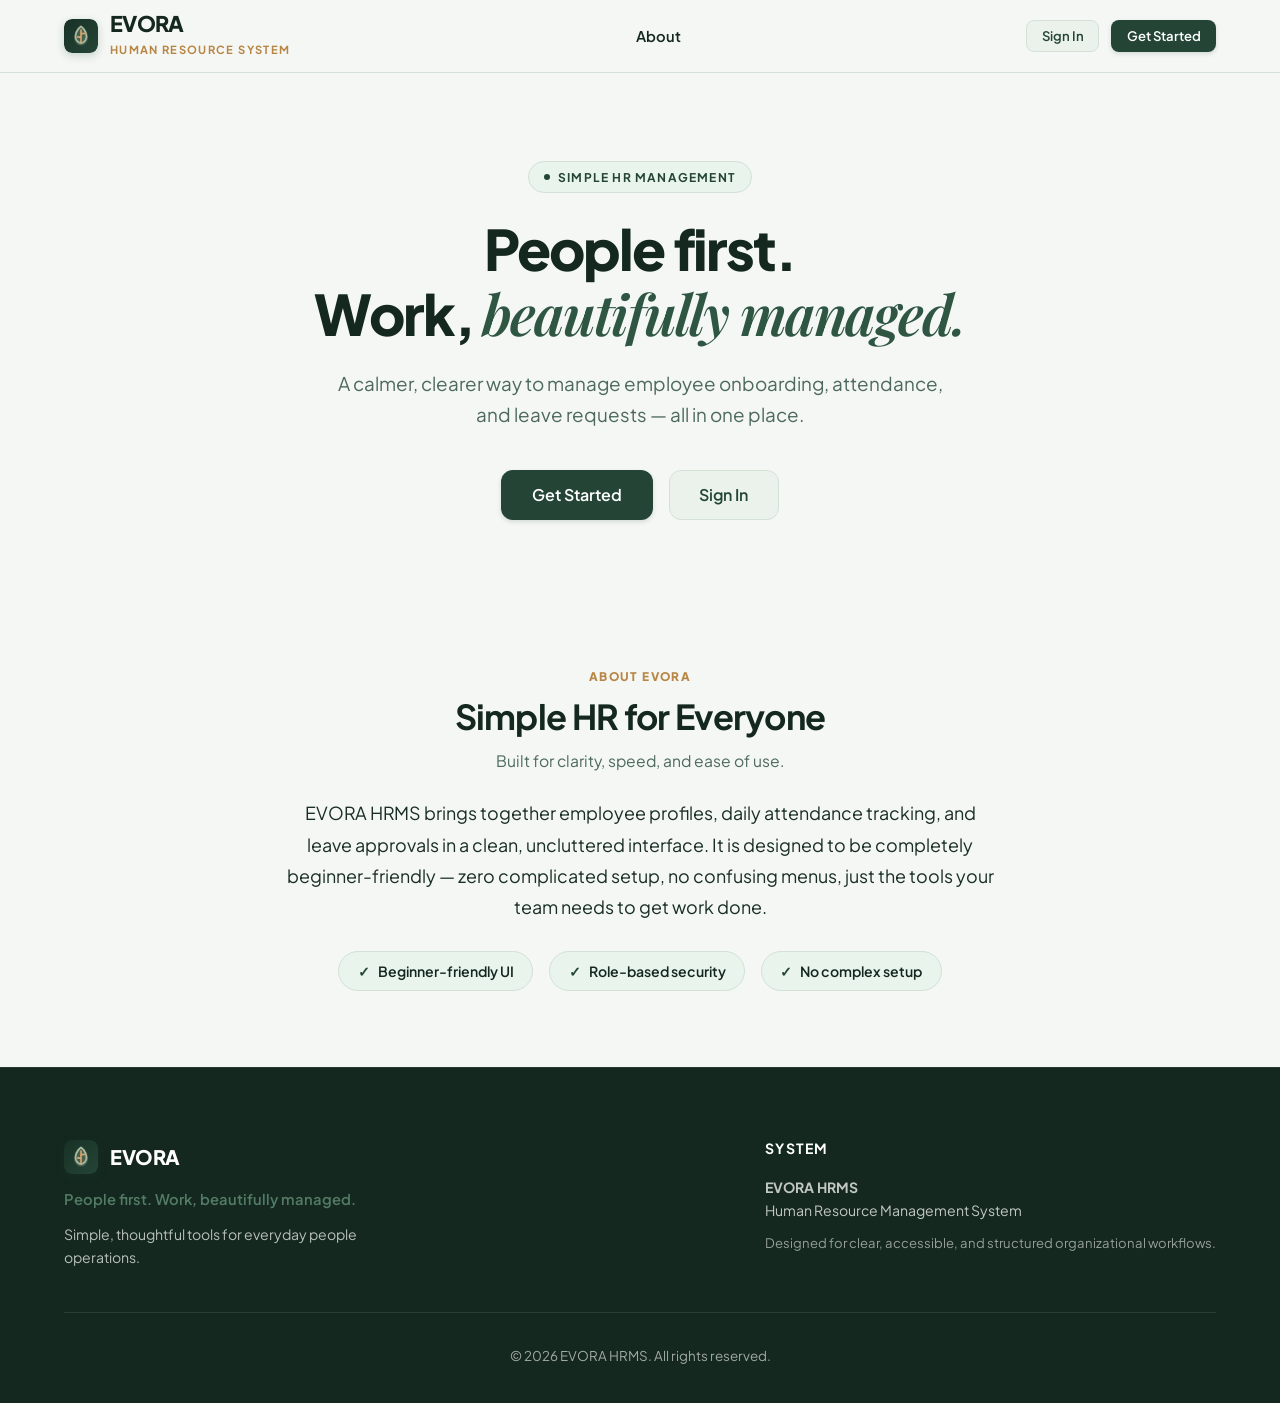
==== commit 9cebe536: "feat:added databse connection" ====
--- a/frontend/index.html
+++ b/frontend/index.html
@@ -193,84 +193,6 @@
       color: var(--color-text-muted);
     }
 
-    /* How It Works 3-Step Section (Simple & Beginner-Friendly) */
-    .steps-simple-grid {
-      display: grid;
-      grid-template-columns: repeat(3, 1fr);
-      gap: 1.75rem;
-    }
-    .step-simple-card {
-      background-color: #FFFFFF;
-      border: 1px solid var(--color-border);
-      border-radius: var(--radius-lg);
-      padding: 2.25rem 1.85rem;
-      position: relative;
-      box-shadow: var(--shadow-sm);
-      transition: transform var(--transition-fast), box-shadow var(--transition-fast), border-color var(--transition-fast);
-      display: flex;
-      flex-direction: column;
-    }
-    .step-simple-card:hover {
-      transform: translateY(-4px);
-      box-shadow: var(--shadow-md);
-      border-color: var(--color-forest);
-    }
-    .step-card-header {
-      display: flex;
-      align-items: center;
-      justify-content: space-between;
-      margin-bottom: 1.25rem;
-    }
-    .step-badge {
-      width: 40px;
-      height: 40px;
-      border-radius: 50%;
-      background-color: var(--color-forest);
-      color: #FFFFFF;
-      font-weight: 800;
-      font-size: 1.05rem;
-      display: inline-flex;
-      align-items: center;
-      justify-content: center;
-      box-shadow: 0 2px 6px rgba(36, 69, 54, 0.25);
-    }
-    .step-icon-wrap {
-      font-size: 1.45rem;
-      line-height: 1;
-      width: 42px;
-      height: 42px;
-      border-radius: var(--radius-sm);
-      background-color: var(--color-sage-subtle);
-      display: inline-flex;
-      align-items: center;
-      justify-content: center;
-    }
-    .step-card-step-tag {
-      font-size: 0.72rem;
-      font-weight: 800;
-      letter-spacing: 0.1em;
-      text-transform: uppercase;
-      color: var(--color-gold-dark);
-      margin-bottom: 0.35rem;
-    }
-    .step-simple-card h3 {
-      font-size: 1.25rem;
-      font-weight: 700;
-      color: var(--color-forest-dark);
-      margin-bottom: 0.65rem;
-      line-height: 1.3;
-    }
-    .step-simple-card p {
-      font-size: 0.95rem;
-      line-height: 1.6;
-      color: var(--color-text-muted);
-      margin-bottom: 0;
-    }
-    .steps-action-wrap {
-      text-align: center;
-      margin-top: 2.75rem;
-    }
-
     /* About Section */
     .about-container-simple {
       max-width: 760px;
@@ -393,10 +315,6 @@
     /* Responsive */
     @media (max-width: 992px) {
       .hero-heading { font-size: 2.75rem; }
-      .steps-simple-grid {
-        grid-template-columns: 1fr;
-        gap: 1.25rem;
-      }
       .footer-grid-premium {
         flex-direction: column;
         gap: 2rem;
@@ -440,7 +358,6 @@
 
       <nav aria-label="Main Navigation">
         <ul class="nav-links">
-          <li><a href="#how-it-works">How It Works</a></li>
           <li><a href="#about">About</a></li>
         </ul>
       </nav>
@@ -455,7 +372,6 @@
     <!-- Mobile Drawer -->
     <div class="mobile-menu-drawer" id="mobile-nav-menu">
       <ul class="mobile-nav-list">
-        <li><a href="#how-it-works" onclick="closeMobileMenu()">How It Works</a></li>
         <li><a href="#about" onclick="closeMobileMenu()">About</a></li>
       </ul>
       <div style="display: flex; gap: 0.75rem; margin-top: 0.75rem;">
@@ -488,53 +404,6 @@
     </div>
   </section>
 
-  <!-- How It Works Section (Simple & Beginner-Friendly) -->
-  <section class="section-padding bg-ivory-tint" id="how-it-works">
-    <div class="container">
-      <div class="section-head-simple">
-        <span class="section-sub-eyebrow">SIMPLE 3-STEP PROCESS</span>
-        <h2>How EVORA Works</h2>
-        <p>Get started in minutes with three easy, beginner-friendly steps.</p>
-      </div>
-
-      <div class="steps-simple-grid">
-        <div class="step-simple-card">
-          <div class="step-card-header">
-            <span class="step-badge">1</span>
-            <span class="step-icon-wrap" aria-hidden="true">&#128273;</span>
-          </div>
-          <div class="step-card-step-tag">Step 01</div>
-          <h3>Sign In or Try Demo</h3>
-          <p>Sign in with your work email or click <strong>Demo Mode</strong> below to explore both Admin and Employee features instantly.</p>
-        </div>
-
-        <div class="step-simple-card">
-          <div class="step-card-header">
-            <span class="step-badge">2</span>
-            <span class="step-icon-wrap" aria-hidden="true">&#128187;</span>
-          </div>
-          <div class="step-card-step-tag">Step 02</div>
-          <h3>Choose Your Portal</h3>
-          <p><strong>Admin Portal:</strong> Manage employees, track departments, and approve requests.<br><strong>Employee Portal:</strong> View attendance, clock in, and request leaves.</p>
-        </div>
-
-        <div class="step-simple-card">
-          <div class="step-card-header">
-            <span class="step-badge">3</span>
-            <span class="step-icon-wrap" aria-hidden="true">&#9989;</span>
-          </div>
-          <div class="step-card-step-tag">Step 03</div>
-          <h3>Track Work &amp; Leaves</h3>
-          <p>Mark daily attendance with a single click, submit leave requests in seconds, and receive real-time approval updates.</p>
-        </div>
-      </div>
-
-      <div class="steps-action-wrap">
-        <a href="pages/login.html" class="btn btn-primary btn-md" id="btn-steps-demo">Try Demo Mode Now &rarr;</a>
-      </div>
-    </div>
-  </section>
-
   <!-- About Section -->
   <section class="section-padding" id="about">
     <div class="container about-container-simple">
@@ -551,7 +420,7 @@
           <span class="about-pill-icon">&#10003;</span> Beginner-friendly UI
         </div>
         <div class="about-pill">
-          <span class="about-pill-icon">&#10003;</span> One-click role demo
+          <span class="about-pill-icon">&#10003;</span> Role-based security
         </div>
         <div class="about-pill">
           <span class="about-pill-icon">&#10003;</span> No complex setup
